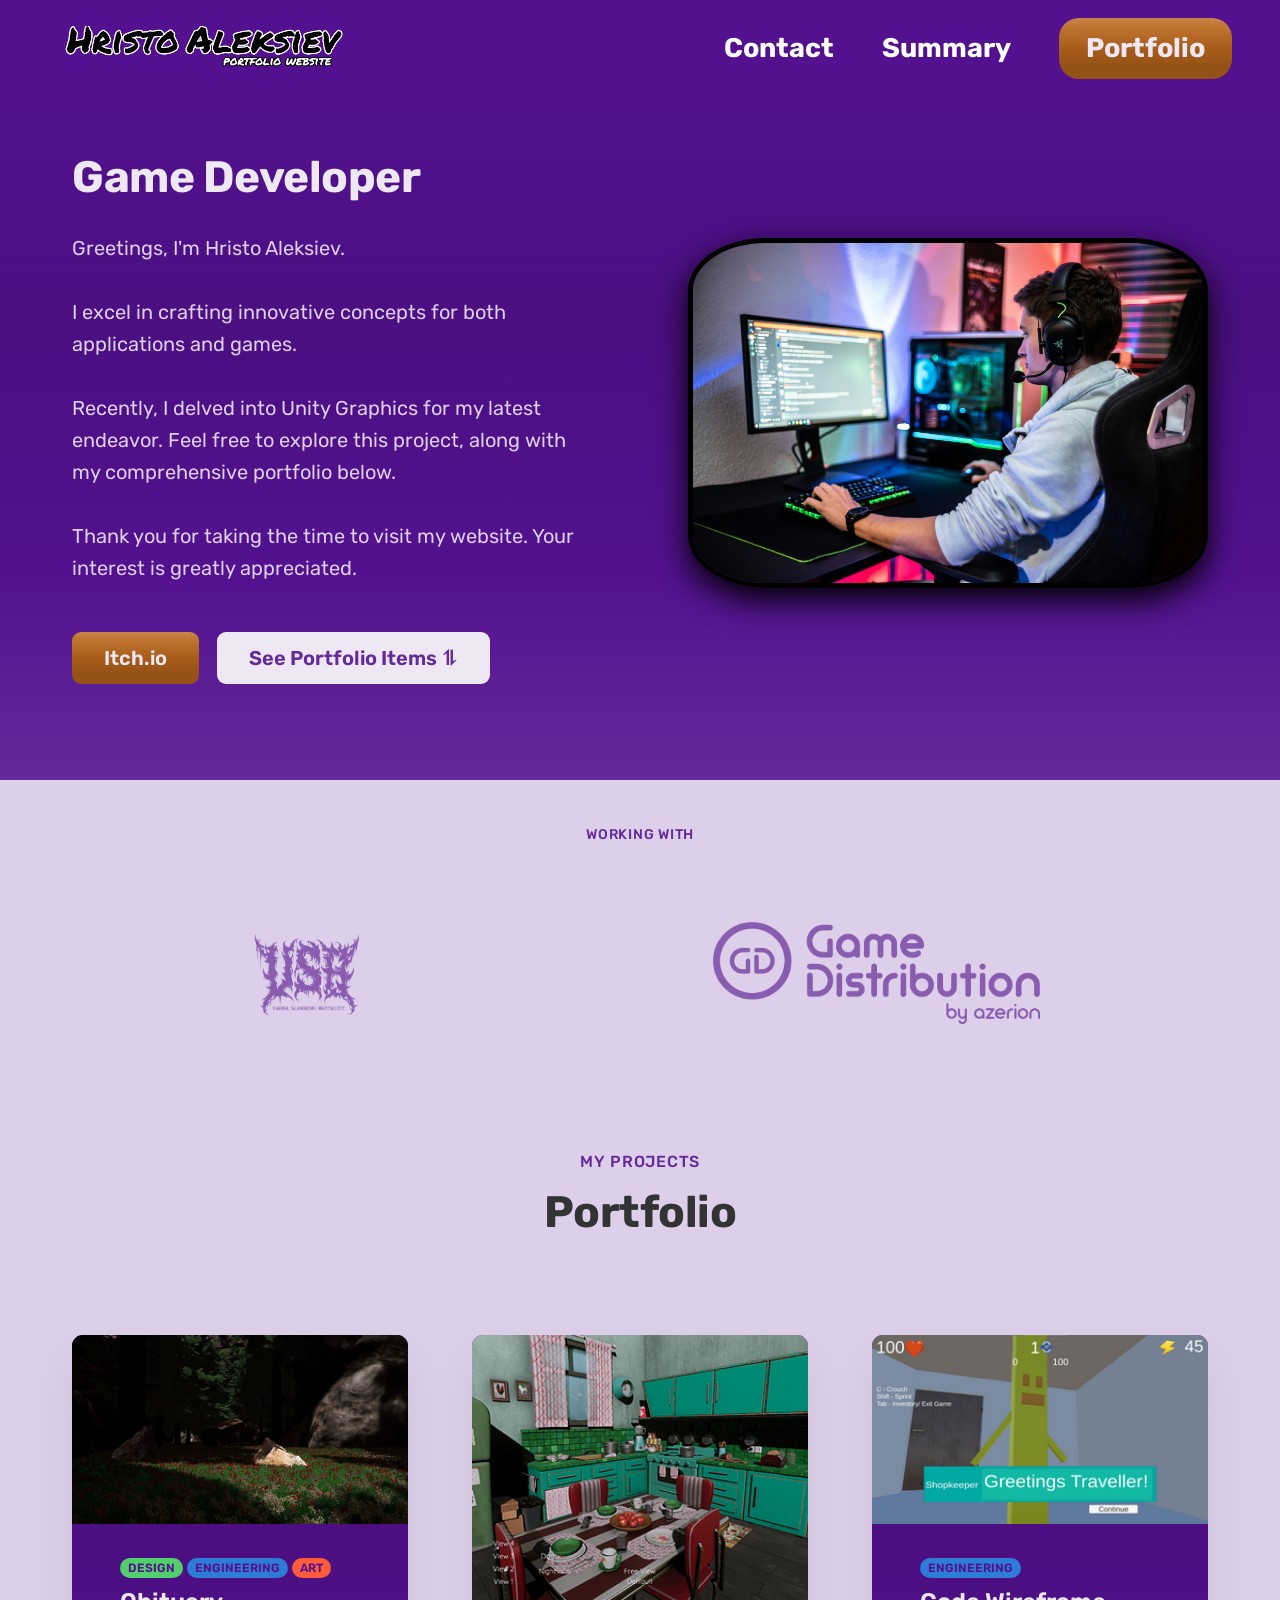
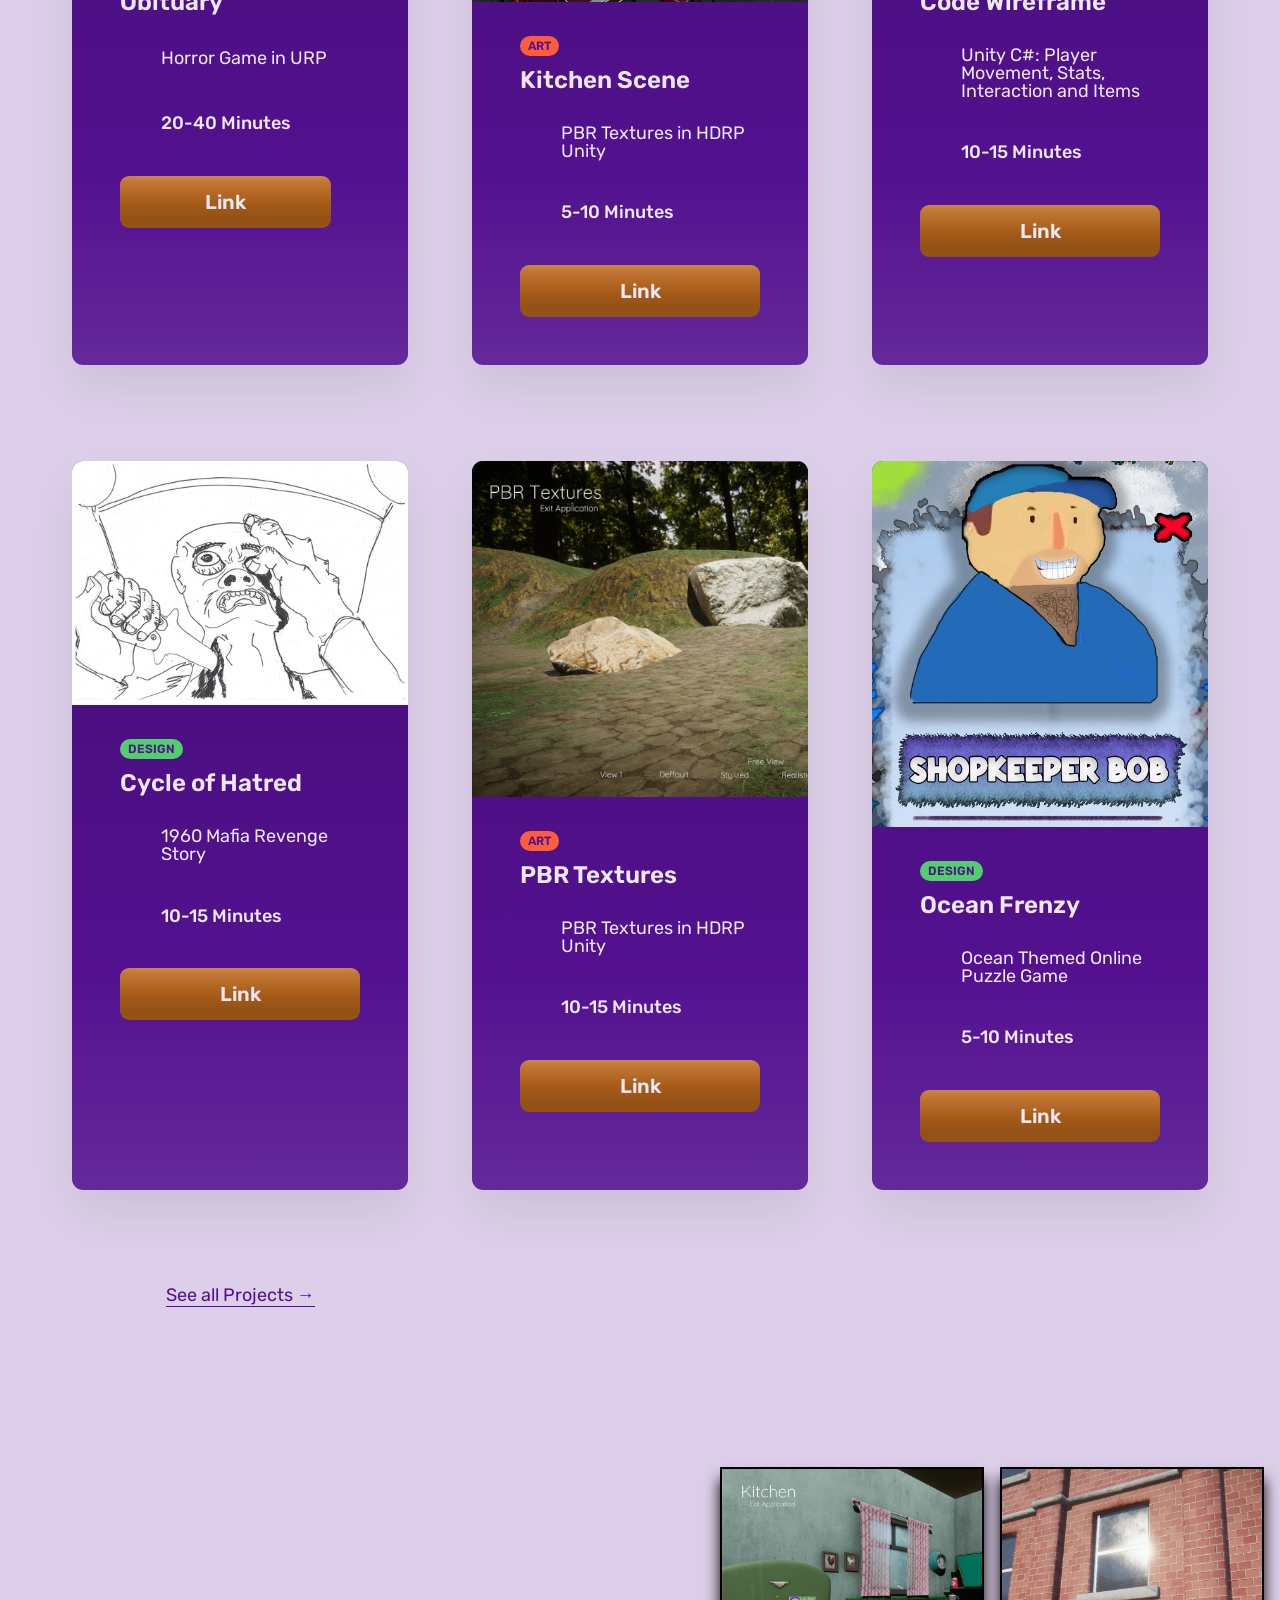
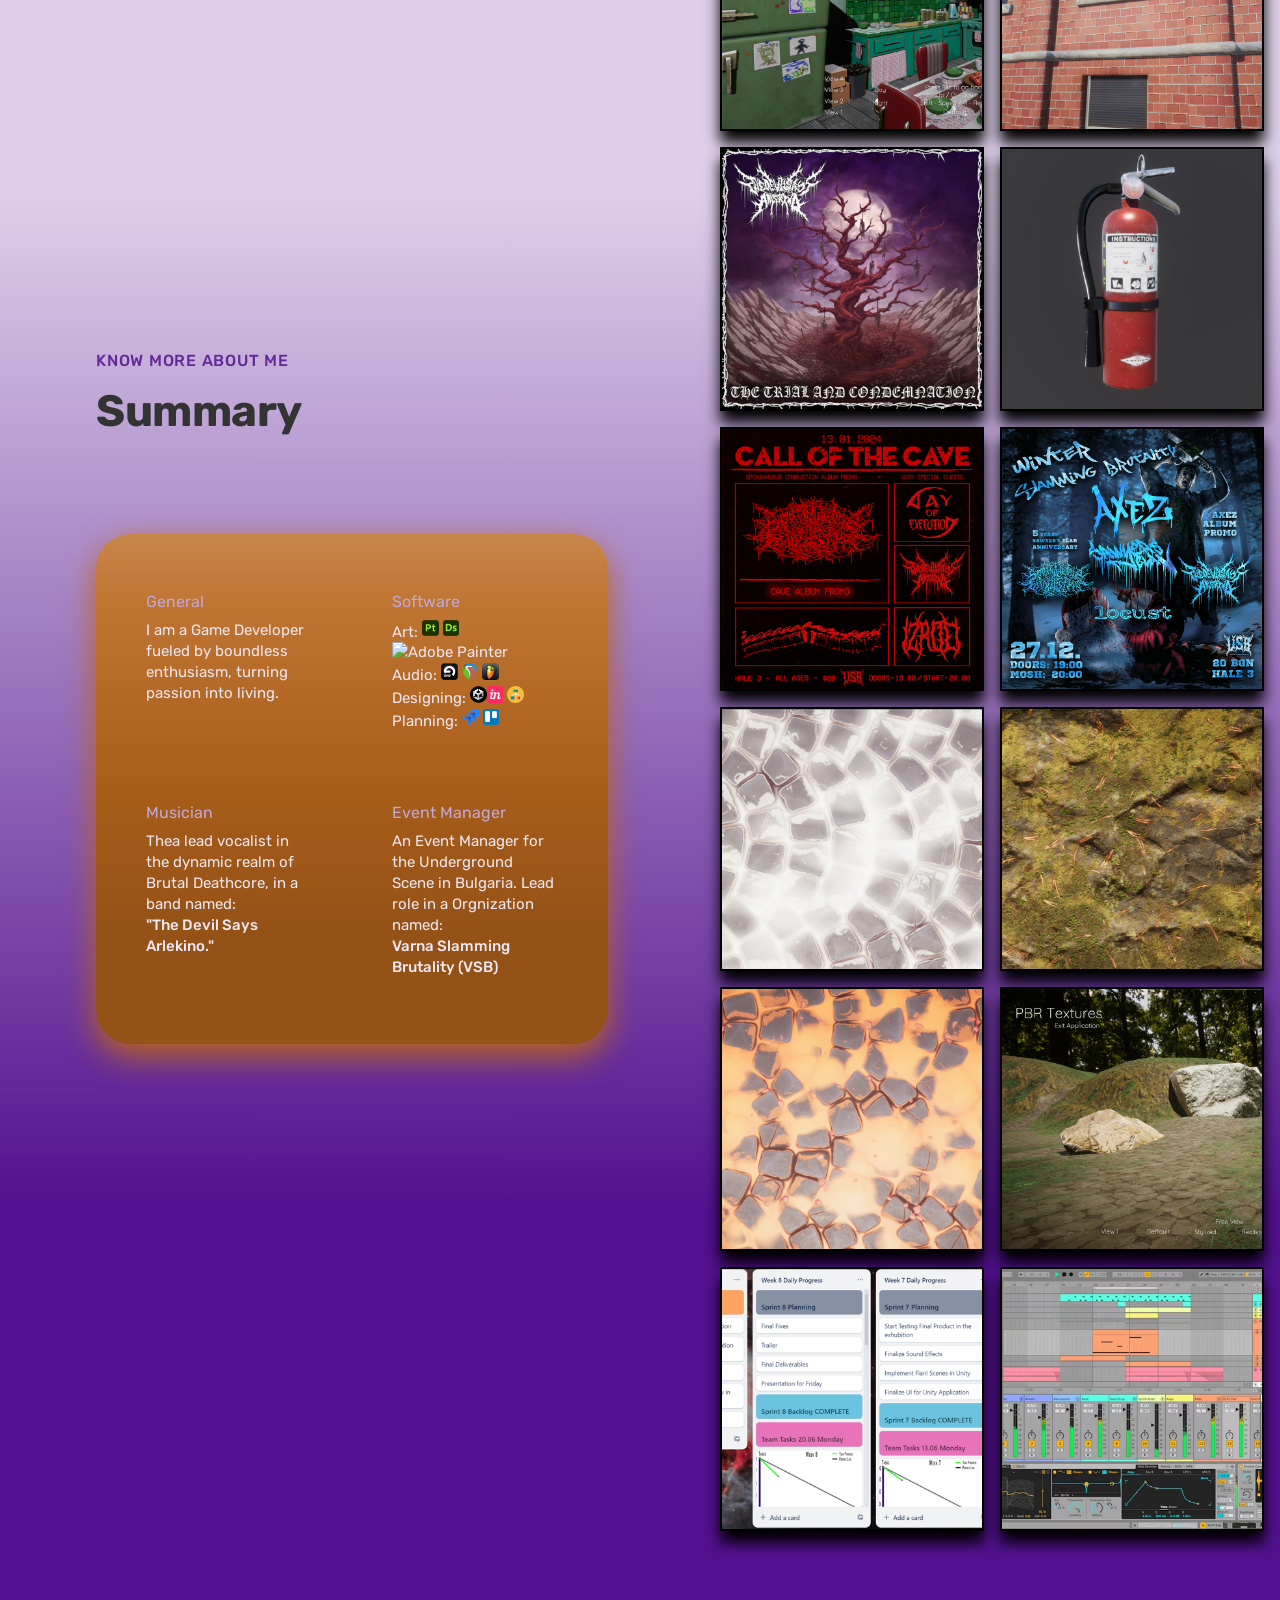
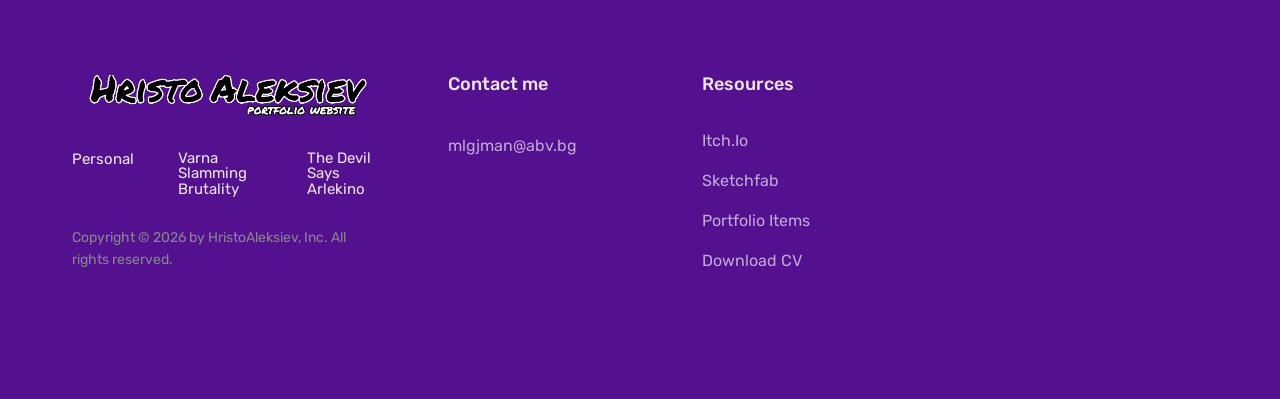
==== index.html @ 9fad53b9 "Add files via upload" ====
<!DOCTYPE html>
<html lang="en">

<!-- Start head -->
  <head>
<!-- Character Set and Compatability Optimization -->
    <meta charset="UTF-8" />
    <meta http-equiv="X-UA-Compatible" content="IE=edge" />

<!-- Meta Discription for Search Optimization -->
    <meta
      name="description"
      content="Omnifood is an AI-powered food subscription that will make you eat healthy again, 365 days per year. It's tailored to your personal tastes and nutritional needs."
    />

<!-- Always include this line of code for Size Optimization-->
    <meta name="viewport" content="width=device-width, initial-scale=1.0" />

<!-- Navigation Logo and Image Optimization -->
    <link rel="icon" href="img/favicon.png" />
    <link rel="apple-touch-icon" href="img/apple-touch-icon.png" />
    <link rel="manifest" href="manifest.webmanifest" />
    <link rel="preconnect" href="https://fonts.gstatic.com" />
    
<!-- CSS Link: Generall(Most important CSS), Style(In Depth CSS), Queries(Device Optimization)-->
    <link rel="stylesheet" href="css/general.css" />
    <link rel="stylesheet" href="css/style.css" />
    <link rel="stylesheet" href="css/queries.css" />

<!-- JS Link -->
    <script defer src="js/script.js"></script>

<!-- Font Family Link-->
    <link
      href="https://fonts.googleapis.com/css2?family=Rubik:wght@400;500;600;700&display=swap"
      rel="stylesheet"
    />

<!-- Icons Link-->
    <script
      type="module"
      src="https://unpkg.com/ionicons@5.4.0/dist/ionicons/ionicons.esm.js"
    ></script>
    <script
      nomodule=""
      src="https://unpkg.com/ionicons@5.4.0/dist/ionicons/ionicons.js"
    ></script>
    <script
      defer
      src="https://unpkg.com/smoothscroll-polyfill@0.4.4/dist/smoothscroll.min.js"
    ></script>

<!-- Title -->
    <title>Hristo Aleksiev &mdash; Portfolio</title>
  </head>
<!-- End head -->

<!-- Body -->
  <body>

<!-- Start Header/Navigation -->
    <header class="header">
      <a href="#">
        <img class="logo" alt="Omnifood logo" src="img/omnifood-logo.png" />
      </a>

<!-- Main Navigation -->
      <nav class="main-nav">
        <ul class="main-nav-list">
          <li><a class="main-nav-link smoothAnimationButton" href="#footer">Contact</a></li>
          <li><a class="main-nav-link smoothAnimationButton" href="#aboutme">Summary</a></li>
          <li><a class="main-nav-link smoothAnimationButton nav-cta" href="#portfolio">Portfolio</a></li>
        </ul>
      </nav>

<!-- Device Navigation -->
      <button class="btn-mobile-nav">
        <ion-icon class="icon-mobile-nav" name="menu-outline"></ion-icon>
        <ion-icon class="icon-mobile-nav" name="close-outline"></ion-icon>
      </button>
    </header>
<!-- End Header/Navigation -->

<!-- Start Main -->
    <main>
<!-- Start Hero(Main Page) -->
      <section class="section-hero">
        <div class="hero">
          <div class="hero-text-box">
            <h1 class="heading-primary">
              Game Developer
            </h1>
            <p class="hero-description">
              Greetings, I'm Hristo Aleksiev.<br><br>

                  I excel in crafting innovative concepts for both applications and games.<br><br>

                      Recently, I delved into Unity Graphics for my latest endeavor. Feel free to explore this project, along with my comprehensive portfolio below.
                  <br><br>
                    Thank you for taking the time to visit my website. Your interest is greatly appreciated.
            </p>
            
            <a href="https://mlgjman.itch.io/" target="_blank"
            class="btn btn--full margin-right-sm"
              >Itch.io</a
            >

            <a href="PortfolioPage.html" class="btn btn--outline">See Portfolio Items &udhar;</a>          
          </div>

          <!-- HERO IMAGE -->
          <div class="hero-img-box">
            <picture>
              <!-- <source srcset="img/hero.webp" type="image/webp" />
              <source srcset="img/hero-min.png" type="image/png" /> -->

              <img
                src="img/newHero.jpg"
                class="hero-img"
                alt="Hristo Aleksiev working on projects."
              />
            </picture>
          </div>
        </div>
      </section>
<!-- End Hero(Main Page) -->

<!-- Start Partners -->
      <section class="section-partners">
        <div class="container">
          <h2 class="heading-partners-in">Working with</h2>
          <div class="logos">
            <a href="https://www.instagram.com/varna.slamming.brutality/" target="_blank"><img src="img/logos/vsb logo.png" alt="Varna Slamming Brutality Logo"/></a>
            <a href="https://gamedistribution.com/" target="_blank"><img src="img/logos/GD-FullLogo-2Line.png"alt="Azerion Game Distribution"/></a>
            <!-- <img src="img/logos/tdsa logo.png"alt="The New York Times logo"/> -->
            <!-- <img src="img/logos/forbes.png" alt="Forbes logo" />
            <img src="img/logos/usa-today.png" alt="USA Today logo" /> -->
          </div>
        </div>
      </section>
<!-- End Partners -->

<!-- Start Portfolio -->
      <section class="section-portfolio" id="portfolio">
        <div class="container center-text">
          <span class="subheading">My Projects</span>
          <h2 class="heading-secondary">
              Portfolio 
          </h2>
        </div>

        <div class="container grid grid--3-cols margin-bottom-md">

<!-- PORTFOLIO ITEM 1 / Obituary Horror Game-->
          <div class="portfolio">
            <img
              src="img/portfolio/Obituary.png"
              class="portfolio-img"
              alt="Avocado Salad"
            />
            <div class="portfolio-content">
              <div class="portfolio-tags">
                <span class="tag tag--design">Design</span>
                <span class="tag tag--engineering">Engineering</span>
                <span class="tag tag--art">Art</span>
              </div>
              <p class="portfolio-title">Obituary</p>
              <ul class="portfolio-attributes">  
                <!-- Genre -->
                <li class="portfolio-attribute">
                  <ion-icon class="portfolio-icon" name="flame-outline"></ion-icon>
                  <span>Horror Game in URP</span>
                </li>
                <!-- Application Time Lenght to Complete-->
                <li class="portfolio-attribute">
                  <ion-icon
                    class="portfolio-icon"
                    name="restaurant-outline"
                  ></ion-icon>
                  <span><strong>20-40 Minutes</strong></span>
                </li>
              </ul>
              <a href="https://mlgjman.itch.io/obituary-release" target="_blank" alt="Link to a horro game named Obituary" 
              class="btn btn--full btn--portfolio--link">Link</a>
            </div>
          </div>

<!-- PORTFOLIO ITEM 2 / Kitchen Scene-->
          <div class="portfolio">
            <img
              src="img/portfolio/Kitchen.png"
              class="portfolio-img"
              alt="Avocado Salad"
            />
            <div class="portfolio-content">
              <div class="portfolio-tags">
                <span class="tag tag--art">Art</span>
              </div>
              <p class="portfolio-title">Kitchen Scene</p>
              <ul class="portfolio-attributes">  
                <!-- Genre -->
                <li class="portfolio-attribute">
                  <ion-icon class="portfolio-icon" name="flame-outline"></ion-icon>
                  <span>PBR Textures in HDRP Unity</span>
                </li>
                <!-- Application Time Lenght to Complete-->
                <li class="portfolio-attribute">
                  <ion-icon
                    class="portfolio-icon"
                    name="restaurant-outline"
                  ></ion-icon>
                  <span><strong>5-10 Minutes</strong></span>
                </li>
              </ul>
              <a href="https://mlgjman.itch.io/scene-1-kitchen" target="_blank" alt="Link to a horro game named Obituary" 
              class="btn btn--full btn--portfolio--link">Link</a>
            </div>
          </div>

<!-- PORTFOLIO ITEM 3 / Code Wireframe-->
          <div class="portfolio">
            <img
              src="img/portfolio/CodeWireframe.png"
              class="portfolio-img"
              alt="Avocado Salad"
            />
            <div class="portfolio-content">
              <div class="portfolio-tags">
                <span class="tag tag--engineering">Engineering</span>
              </div>
              <p class="portfolio-title">Code Wireframe</p>
              <ul class="portfolio-attributes">  
                <!-- Genre -->
                <li class="portfolio-attribute">
                  <ion-icon class="portfolio-icon" name="flame-outline"></ion-icon>
                  <span>Unity C#: Player Movement, Stats, Interaction and Items</span>
                </li>
                <!-- Application Time Lenght to Complete-->
                <li class="portfolio-attribute">
                  <ion-icon
                    class="portfolio-icon"
                    name="restaurant-outline"
                  ></ion-icon>
                  <span><strong>10-15 Minutes</strong></span>
                </li>
              </ul>
              <a href="https://mlgjman.itch.io/wireframe-demo" target="_blank" alt="Link to a horro game named Obituary" 
              class="btn btn--full btn--portfolio--link">Link</a>
            </div>
          </div>

<!-- PORTFOLIO ITEM 4 / Cycle of Hatred-->
          <div class="portfolio">
            <img
              src="img/portfolio/CycleOfHatred.jpg"
              class="portfolio-img"
              alt="Avocado Salad"
            />
            <div class="portfolio-content">
              <div class="portfolio-tags">
                <span class="tag tag--design">Design</span>
              </div>
              <p class="portfolio-title">Cycle of Hatred</p>
              <ul class="portfolio-attributes">  
                <!-- Genre -->
                <li class="portfolio-attribute">
                  <ion-icon class="portfolio-icon" name="flame-outline"></ion-icon>
                  <span>1960 Mafia Revenge Story</span>
                </li>
                <!-- Application Time Lenght to Complete-->
                <li class="portfolio-attribute">
                  <ion-icon
                    class="portfolio-icon"
                    name="restaurant-outline"
                  ></ion-icon>
                  <span><strong>10-15 Minutes</strong></span>
                </li>
              </ul>
              <a href="https://mlgjman.itch.io/cycle-of-hatred" target="_blank" alt="Link to a horro game named Obituary" 
              class="btn btn--full btn--portfolio--link">Link</a>
            </div>
          </div>

<!-- PORTFOLIO ITEM 5 / PBR Textures-->
          <div class="portfolio">
  <img
    src="img/portfolio/PBRTextures.png"
    class="portfolio-img"
    alt="Avocado Salad"
  />
  <div class="portfolio-content">
    <div class="portfolio-tags">
      <span class="tag tag--art">Art</span>
    </div>
    <p class="portfolio-title">PBR Textures</p>
    <ul class="portfolio-attributes">  
      <!-- Genre -->
      <li class="portfolio-attribute">
        <ion-icon class="portfolio-icon" name="flame-outline"></ion-icon>
        <span>PBR Textures in HDRP Unity</span>
      </li>
      <!-- Application Time Lenght to Complete-->
      <li class="portfolio-attribute">
        <ion-icon
          class="portfolio-icon"
          name="restaurant-outline"
        ></ion-icon>
        <span><strong>10-15 Minutes</strong></span>
      </li>
    </ul>
    <a href="https://mlgjman.itch.io/scene-3-pbr-textures" target="_blank" alt="Link to a horro game named Obituary" 
    class="btn btn--full btn--portfolio--link">Link</a>
  </div>
          </div>

<!-- PORTFOLIO ITEM 6 / Ocean Frenzy-->
          <div class="portfolio">
  <img
    src="img/portfolio/Ocean Frenzy.jpg"
    class="portfolio-img"
    alt="Avocado Salad"
  />
  <div class="portfolio-content">
    <div class="portfolio-tags">
      <span class="tag tag--design">Design</span>
    </div>
    <p class="portfolio-title">Ocean Frenzy</p>
    <ul class="portfolio-attributes">  
      <!-- Genre -->
      <li class="portfolio-attribute">
        <ion-icon class="portfolio-icon" name="flame-outline"></ion-icon>
        <span>Ocean Themed Online Puzzle Game</span>
      </li>
      <!-- Application Time Lenght to Complete-->
      <li class="portfolio-attribute">
        <ion-icon
          class="portfolio-icon"
          name="restaurant-outline"
        ></ion-icon>
        <span><strong>5-10 Minutes</strong></span>
      </li>
    </ul>
    <a href="https://invis.io/N312R8WXJSAK" target="_blank" alt="Link to a horro game named Obituary" 
    class="btn btn--full btn--portfolio--link">Link</a>
  </div>
        </div>


<!-- FULL PORTFOLIO BUTTON -->
        <div class="container full-portfolio">
          <a href="PortfolioPage.html" class="link">See all Projects &rarr;</a>
        </div>
      </section>
<!-- End Portfolio -->

<!-- Start Summary -->
      <section class="section-aboutme" id="aboutme">
        <div class="aboutme-container">
          <span class="subheading">Know more about me</span>
          <h2 class="heading-secondary">Summary</h2>
          <div class="aboutme">
            <!-- General -->
            <figure class="summary">
              <ion-icon class="software-icon" name="person-outline"></ion-icon>
              <p class="summary-name">General</p>   
              <blockquote class="summary-text">
                I am a Game Developer fueled by boundless enthusiasm, 
                turning passion into living. 
              </blockquote>   
            </figure>

            <!-- Software-->
            <figure class="summary">
              <ion-icon class="software-icon" name="logo-microsoft"></ion-icon>
              <p class="summary-name">Software</p>
              <blockquote class="summary-text">
                <ul class="summary--software--list">
<!-- ART ICONS -->
                  <li>Art:
                     <img
                    class="summary--software--img"
                    alt="Adobe Painter"
                    src="img/software/painter.webp"/>
                    <img
                    class="summary--software--img"
                    alt="Adobe Painter"
                    src="img/software/designer.png"/>
                    <img
                    class="summary--software--img"
                    alt="Adobe Painter"
                    src="img/software/ph.png"/>
                    </li>
<!-- AUDIO ICONS -->
                  <li>Audio: 
                    <img
                    class="summary--software--img"
                    alt="Adobe Painter"
                    src="img/software/ableton.png"/>
                    <img
                    class="summary--software--img"
                    alt="Adobe Painter"
                    src="img/software/reaper.png"/>
                    <img
                    class="summary--software--img"
                    alt="Adobe Painter"
                    src="img/software/fl.png"/>
                  </li>
<!-- DESIGNING ICONS -->
                  <li>Designing: 
                    <img
                    class="summary--software--img"
                    alt="Adobe Painter"
                    src="img/software/Unity.png"/><img
                    class="summary--software--img"
                    alt="Adobe Painter"
                    src="img/software/invision.png"/>
                    <img
                    class="summary--software--img"
                    alt="Adobe Painter"
                    src="img/software/flowchart.png"/>
                  </li>
<!-- PLANNING ICONS -->
                  <li>Planning: 
                    <img
                    class="summary--software--img"
                    alt="Adobe Painter"
                    src="img/software/jira.png"/>
                    <img
                    class="summary--software--img"
                    alt="Adobe Painter"
                    src="img/software/trello.png"/>
                  </li>

                </ul>
              </blockquote>
            </figure>

            <!-- Event Manager -->
            <figure class="summary">
              <ion-icon class="software-icon" name="musical-notes-outline"></ion-icon>
              <p class="summary-name">Musician</p>
              <blockquote class="summary-text">
                Thea lead vocalist in the dynamic realm of Brutal Deathcore, 
                in a band named:<br> <strong>"The Devil Says Arlekino."</strong>
              </blockquote>
            </figure>

            <!-- Musician -->
            <figure class="summary">
              <ion-icon class="software-icon" name="people-outline"></ion-icon>
              <p class="summary-name">Event Manager</p>
              <blockquote class="summary-text">
                An Event Manager for the Underground Scene in Bulgaria. 
                Lead role in a Orgnization named: <br> <strong>Varna Slamming Brutality (VSB)</strong> 
              </blockquote>
            </figure>
          </div>
        </div>

        <div class="gallery">
          <figure class="gallery-item">
            <img
              src="img/gallery/1.png"
              alt="Photo of beautifully
            arranged food"
            />
            <!-- <figcaption>Caption</figcaption> -->
          </figure>
          <figure class="gallery-item">
            <img
              src="img/gallery/2.png"
              alt="Photo of beautifully
            arranged food"
            />
          </figure>
          <figure class="gallery-item">
            <img
              src="img/gallery/3.png"
              alt="Photo of beautifully
            arranged food"
            />
          </figure>
          <figure class="gallery-item">
            <img
              src="img/gallery/4.png"
              alt="Photo of beautifully
            arranged food"
            />
          </figure>
          <figure class="gallery-item">
            <img
              src="img/gallery/5.png"
              alt="Photo of beautifully
            arranged food"
            />
          </figure>
          <figure class="gallery-item">
            <img
              src="img/gallery/6.png"
              alt="Photo of beautifully
            arranged food"
            />
          </figure>
          <figure class="gallery-item">
            <img
              src="img/gallery/7.png"
              alt="Photo of beautifully
            arranged food"
            />
          </figure>
          <figure class="gallery-item">
            <img
              src="img/gallery/8.png"
              alt="Photo of beautifully
            arranged food"
            />
          </figure>
          <figure class="gallery-item">
            <img
              src="img/gallery/9.png"
              alt="Photo of beautifully
            arranged food"
            />
          </figure>
          <figure class="gallery-item">
            <img
              src="img/gallery/10.png"
              alt="Photo of beautifully
            arranged food"
            />          
          </figure>
          <figure class="gallery-item">
            <img
              src="img/gallery/11.png"
              alt="Photo of beautifully
            arranged food"
            />    
          </figure>      
          <figure class="gallery-item">
            <img
              src="img/gallery/12.png"
              alt="Photo of beautifully
            arranged food"
            />    
          </figure>
        </div>
      </section>
<!-- End Summary -->

<!-- Start Footer -->
      <footer class="footer" id="footer">
      <div class="container grid grid--footer">

        <div class="logo-col">
          <a href="#" class="footer-logo">
            <img class="logo" alt="Hristo logo" src="img/omnifood-logo.png" />
          </a>

<!-- Social Links -->
          <ul class="social-links">
            <li>
              <!-- Personal -->
              <span class="footer--social--item">Personal</span>
              <a class="footer-link" target="_blank" href="https://www.linkedin.com/in/hristo-aleksiev-60959892/">
                <ion-icon class="social-icon" name="logo-linkedin"></ion-icon>
              </a>
            </li>
            <li>
              <!-- VSB -->
              <span class="footer--social--item">Varna Slamming Brutality</span>
              <a class="footer-link" target="_blank" href="https://www.facebook.com/VSBcrew" >
                <ion-icon class="social-icon" name="logo-facebook"></ion-icon>               
              </a>
              <a class="footer-link" target="_blank" href="https://www.instagram.com/varna.slamming.brutality/">
                <ion-icon class="social-icon" name="logo-instagram"></ion-icon>
              </a>
            </li>
            <li>
              <!-- TDSA -->
              <span class="footer--social--item">The Devil Says Arlekino</span>
              <a class="footer-link" target="_blank"  href="https://www.facebook.com/TheDevilSaysArlekino" >
                <ion-icon class="social-icon"  name="logo-facebook"></ion-icon>               
              </a>
              <a class="footer-link" target="_blank"  href="https://www.instagram.com/thedevilsaysarlekino/">
                <ion-icon class="social-icon"name="logo-instagram"></ion-icon>
              </a>
            </li>
          </ul>
<!-- Copyright -->
          <p class="copyright">
            Copyright &copy; <span class="year">6969</span> by HristoAleksiev, Inc.
            All rights reserved.
          </p>
        </div>
<!-- Email -->
        <div class="address-col">
          <p class="footer-heading">Contact me</p>
          <address class="contacts">
            <p>
              <a class="footer-link" href="mailto:mlgjman@abv.bg"
                >mlgjman@abv.bg</a
              >
            </p>
          </address>
        </div>
<!-- Resousces -->
        <nav class="nav-col">
          <p class="footer-heading">Resources</p>
          <ul class="footer-nav">
            <li><a class="footer-link" href="https://mlgjman.itch.io/" target="_blank">Itch.Io </a></li>
            <li><a class="footer-link" href="https://sketchfab.com/hristo_aleksiev" target="_blank">Sketchfab</a></li>
            <li><a class="footer-link" href="PortfolioPage.html">Portfolio Items</a></li>
            <li><a class="footer-link" href="img/cv.jfif" download>Download CV</a></li>         
          </ul>
        </nav>
      </div>
      </footer>
    </main>
<!-- End Footer -->
  </body>
<!-- End Body  -->
</html>
---- css/general.css ----
/*
Only use Classes to make it easier to control.

--- 01 TYPOGRAPHY SYSTEM

- Font sizes (px)
10 / 12 / 14 / 16 / 18 / 20 / 24 / 30 / 36 / 44 / 52 / 62 / 74 / 86 / 98

- Font weights
Default: 400
Medium: 500
Semi-bold: 600
Bold: 700

- Line heights
Default: 1
Small: 1.05
Medium: 1.2
Paragraph default: 1.6
Large: 1.8

- Letter spacing
-0.5px
0.75px

--- 02 COLORS
53118f
- Primary: #53118f 
- Tints:
#ff7700
#ff8c28
#64299a 

- Complimentary: 
#ba661c

- Lights 
#eee7f4
#ddcfe9
#c1a9d7

///////////
- Greys
#888


--- 05 SHADOWS

0 2.4rem 4.8rem rgba(0, 0, 0, 0.075);

--- 06 BORDER-RADIUS

Default: 9px
Medium: 11px

--- 07 WHITESPACE

- Spacing system (px)
2 / 4 / 8 / 12 / 16 / 24 / 32 / 48 / 64 / 80 / 96 / 128
*/


/* Always use this to fix browser padding, margin and set the box sizing of the whole page*/
* {
  padding: 0;
  margin: 0;
  box-sizing: border-box;
}

html {
  /* 
    Neat feature to adjust the size of the font easier 
    - Percentage of user's browser font-size setting 
  */
  font-size: 62.5%;
  overflow-x: hidden;
}

body {
  /* Always set the most generic/repeatable code in the body */
  font-family: "Rubik", sans-serif;
  line-height: 1;
  font-weight: 400;
/* Body Color */
  color: #555;

  /* Only works if there is nothing absolutely positioned in relation to body */
  overflow-x: hidden;
}

/**************************/
/* 
  GENRAL REUSABLE COMPONENTS 
  
  These lines of code can be reused in multile html items
*/
/**************************/

.container {
  /* 
    The most efficent way of sizing everything is by using "rem"
      - 1 rem = 16px 
      - % are good for images mostly, but rem is much better in general 
  */

  /* This sets the max width to 1920px (120rem x 16px = 1920px)*/
  /* Always use width rather max-width*/
  max-width: 120rem;

  /* Always good to add padding as well */
  padding: 0 3.2rem;

  /* Easiest way to center a containger is: margin: 0 auto;*/
  margin: 0 auto;
}

/* CSS Grid Layout would be good to use in my Portfolio Section and Footer*/
.grid {
  display: grid;
  column-gap: 6.4rem;
  row-gap: 9.6rem;

}

/* Optimization: Based on the child position*/
.grid:not(:last-child) {
  margin-bottom: 9.6rem;
}

/* Mobile Grid Optimization BELOW 544px*/
.grid--2-cols {
  grid-template-columns: repeat(2, 1fr);
}
/* Smaller Tablet Grid Optimization BELLOW 704px */
/* This only is connected to the html(Portfolio container)*/
.grid--3-cols {
  grid-template-columns: repeat(3, 1fr);
}
/* This is connected only to the querries(CSS Mobile Optimization Code)*/
.grid--4-cols {
  grid-template-columns: repeat(4, 1fr);
}
.grid--center-v {
  align-items: center;
}

/* HEAD SECTIION */
.heading-primary,
.heading-secondary,
.heading-tertiary {
  font-weight: 700;
/* Heading Color */
  color: #333;
  letter-spacing: -0.5px;
  margin-top: 1rem;
}
.heading-primary {
  font-size: 5.2rem;
  line-height: 1.05;
  margin-bottom: 3.2rem;
}
.heading-secondary {
  font-size: 4.4rem;
  line-height: 1.2;
  margin-bottom: 9.6rem;
}
.heading-tertiary {
  font-size: 3rem;
  line-height: 1.2;
  margin-bottom: 3.2rem;
}
.subheading {
  display: block;
  font-size: 1.6rem;
  font-weight: 500;
/* SubHeading Color */
  color: #64299a ;  
  text-transform: uppercase;
  margin-bottom: 1.6rem;
  letter-spacing: 0.75px;
}

/* 
FIX WORDING HRISTO!!!!!
  BUTTON SECTION 
  Always include :link, :visited, :hover, :active
    - Seperate by 2(:link, :visited,) by 2 (:hover, :active)
*/
  /* START Normal Buttons */
    .btn,
    .btn:link,
    .btn:visited
    .project {
      display: inline-block;
   
      text-decoration: none;
      font-size: 2rem;
      font-weight: 600;
      padding: 1.6rem 3.2rem;
      border-radius: 9px;

      /* Only necessary for .btn */
      border: none;
      cursor: pointer;
      font-family: inherit;

      /* Put transition on original "state" */
      /* transition: background-color 0.3s; */
      transition: all 0.3s;
    }
  /* END Normal Buttons */


  .btn--portfolio--page:hover{
    background: #c1a9d7;
    transform: translateX(3rem);
  }
  /*START Portfolio Buttons  */
    /* START LEFT BUTTON EFFECTS */
    .btn--full:link,
    .btn--full:visited {
    /* Button Most Right Viited Color*/
    background: rgb(149,82,22);
    background: linear-gradient(0deg, rgba(149,82,22,1) 22%, rgba(167,92,25,1) 49%, rgba(193,117,51,1) 87%, rgba(200,133,73,1) 99%);
      color: #eee7f4;
    }
    .btn--full:hover,
    .btn--full:active {
    /* Button Most Right Viited Color */
      color: #64299a;
      background-color: #ddcfe9;
      background: linear-gradient(0deg, #ddcfe9 22%, #ddcfe9 49%, #ddcfe9 87%, #ddcfe9 99%);
    }
    /* END LEFT BUTTON EFFECTS */


    /* START RIGHT BUTTON EFFECTS */
    .btn--outline:link,
    .btn--outline:visited {
    /* Button Most Right Viited Color */
      background-color: #eee7f4;
      color: #64299a;
    }
    .btn--outline:hover,
    .btn--outline:active {
      background-color: #64299a;
      color: #fdf2e9;
      box-shadow: inset 0 0 0 3px #64299a;
    }
    /* END RIGHT BUTTON EFFECTS */
  /*END Portfolio Buttons  */
/* FIX WORDING HRISTO*/


/* Reusable Class Button Effects */
/* Links */
.link:link,
.link:visited {
  display: inline-block;
  color: #53118f;
  text-decoration: none;
  border-bottom: 1px solid currentColor;
  padding-bottom: 2px;
  transition: all 0.3s;
}
.link:hover,
.link:active {
  color: #64299a;
  border-bottom: 1px solid transparent;
}

/* List */
.list {
  list-style: none;
  display: flex;
  flex-direction: column;
  gap: 1.6rem;
}
.list-item {
  font-size: 1.8rem;
  display: flex;
  align-items: center;
  gap: 1.6rem;
  line-height: 1.2;
}

.list-icon {
  width: 3rem;
  height: 3rem;
/* List Colors */
  color: #53118f;
}

/* When the user presses the Tab key, it focuses on a button */
/* EXTRA BUTTON EFFECTS */
*:focus {
  outline: none;

  box-shadow: 0 0 0 0.8rem rgba(230, 125, 34, 0.5);
}

/* 
  HELPER/SETTINGS CLASSES 
  - Use them for neccesery adjustments to items
  - Easy to add as a class
  - the "!important" line gives the class the highest priority 
*/
.margin-right-sm {
  margin-right: 1.6rem !important;
}
.margin-bottom-md {
  margin-bottom: 4.8rem !important;
}
.center-text {
  text-align: center;
}
strong {
  font-weight: 500;
}
---- css/style.css ----
/**************************/
/* HEADER */
/**************************/


.header {
  /* Use flex for simple vertical/horizontal layouts */
  display: flex;
  /* Mosst efficent sizing code line for content space-between*/
  justify-content: space-between;
  align-items: center;

/* Header Color */
  background-color: #53118f;

  /* Because we want header to be sticky later we use relative*/
  height: 9.6rem;
  padding: 0 4.8rem;
  position: relative;
}

/* Logo */
.logo {
  height: 4.2rem;
}

/**************************/
/* NAVIGATION */
/**************************/

/* Navigation List */
.main-nav-list {
  list-style: none;
  display: flex;
  align-items: center;
  gap: 4.8rem;
}

/* Not Important Buttons */
.main-nav-link:link,
.main-nav-link:visited {
  display: inline-block;
  text-decoration: none;
  color: #fff;
  font-weight: 700;
  font-size: 2.7rem;
  transition: all 0.3s;
}
.main-nav-link:hover,
.main-nav-link:active {
  color: #ba661c;
}

/* Important Buttons */
.main-nav-link.nav-cta:link,
.main-nav-link.nav-cta:visited {
  padding: 1.7rem 2.7rem;
  border-radius: 20px;
  color: #eee7f4;
  background: rgb(149,82,22);
  background: linear-gradient(0deg, rgba(149,82,22,1) 22%, rgba(167,92,25,1) 49%, rgba(193,117,51,1) 87%, rgba(200,133,73,1) 99%);
}
.main-nav-link.nav-cta:hover,
.main-nav-link.nav-cta:active {
  color: #64299a;
  background-color: #ddcfe9;
  background: linear-gradient(0deg, #ddcfe9 22%, #ddcfe9 49%, #ddcfe9 87%, #ddcfe9 99%);
}

/* MOBILE OPTIMIZATION*/
.btn-mobile-nav {
  border: none;
  background: none;
  cursor: pointer;

  display: none;
}
.icon-mobile-nav {
  height: 4.8rem;
  width: 4.8rem;
  color: #333;
}
.icon-mobile-nav[name="close-outline"] {
  display: none;
}

/* Set up keyframes */
@keyframes slideIn {
  from {
    top: -100%; /* Start position above the viewport */
  }
  to {
    top: 0; /* End position at the top */
  }
}

/* STICKY NAVIGATION */
.sticky .header {
  position: fixed;
  top: 0;
  bottom: 0;
  width: 100%;
  height: 8rem;
  padding-top: 0;
  padding-bottom: 0;
  background-color: #53118f;
  z-index: 999;
  box-shadow: 0 1.2rem 3.2rem #52118f7c;
  border-bottom-left-radius: 55px;
  border-bottom-right-radius: 55px;
  /* Nice animation */
  animation: slideIn 0.25s ease; /* Adjust the duration and easing as needed */
}
.sticky .section-hero {
  margin-top: 9.6rem;
}

/**************************/
/* HERO SECTION */
/**************************/
/*Her Section Box*/
.section-hero {
  color: #eee7f4;
  background: rgb(83,17,143);
  background: linear-gradient(180deg, rgba(83,17,143,1) 0%, rgba(75,15,129,1) 33%, rgba(83,17,143,1) 70%, rgba(100,41,154,1) 100%);
  padding: 4.8rem 0 9.6rem 0;
}

.heading-primary{
  color: #eee7f4;
}

/* Hero Content Box */
.hero {
  color: #ddcfe9;
  max-width: 130rem;
  margin: 0 auto;
  padding: 0 3.2rem;
  display: grid;
  grid-template-columns: 1fr 1fr;
  gap: 9.6rem;
  align-items: center;
}
/* Hero DiscriptionText */
.hero-description {
  font-size: 2rem;
  line-height: 1.6;
  margin-bottom: 4.8rem;
}
/* Hero Image */
.hero-img {
  width: 100%;
  /* box-shadow:0 2.2rem 4.2rem #371e08; */
  border-radius: 15%;
  box-shadow: 0 1.2rem 3.2rem #000000;
  border: 5px solid black;
}

.hero-img:hover {
  transform: translateY(-1.2rem);
  box-shadow: 0 1.2rem 3.2rem #ba661c;
}

/**************************/
/* Partners Section */
/**************************/
/* Partners Section Box*/
.section-partners {
  padding: 4.8rem 0 3.2rem 0;
  background-color: #ddcfe9;  
}
/* Partners Section Content*/
.heading-partners-in {
  font-size: 1.4rem;
  text-transform: uppercase;
  letter-spacing: 0.75px;
  font-weight: 500;
  text-align: center;
  margin-bottom: 2.4rem;
  color: #64299a ;
}
/* Partners Section Logo*/
.logos {
  margin-top: 8rem;
  display: flex;
  justify-content: space-around;
}
/* Partners Section Img*/
.logos img {
  height: 10.2rem;
  /* filter: contrast(0); */
  filter: brightness(0) saturate(100%) invert(9%) sepia(80%) saturate(6552%) hue-rotate(274deg) brightness(74%) contrast(97%);
  opacity: 60%;
}


/**************************/
/* Portfolio Section */
/**************************/

/* Portfolio Item Sections Box*/
.section-portfolio {
  padding: 9.6rem 0; 
  background-color: #ddcfe9;
}

/* Portfolio Item Box */
.portfolio {
  box-shadow: 0 2.4rem 4.8rem rgba(0, 0, 0, 0.075);
  border-radius: 11px;
  overflow: hidden;
  transition: all 0.4s;
  background: rgb(83,17,143);
  background: linear-gradient(180deg, rgba(83,17,143,1) 0%, rgba(75,15,129,1) 33%, rgba(83,17,143,1) 70%, rgba(100,41,154,1) 100%);
}

/* Portfolio Item Box Hover effect to go up a bit */
.portfolio:hover {
  transform: translateY(-1.2rem);
  box-shadow: 0 3.2rem 6.4rem rgb(83,17,143);
}

.btn--portfolio--link{
  margin-top: 2rem;
  width: 100%;
  text-align: center;
}

/* Portfolio Contn/Items*/
.portfolio-content {
  color: #eee7f4;
  padding: 3.2rem 4.8rem 4.8rem 4.8rem;
  display: inline-block;
  margin: 0 auto;
}

/* Portfolio Item Category(tag) Box*/
.portfolio-tags {
  margin-bottom: 1.2rem;
  display: flex;
  gap: 0.4rem;
}
/* Portfolio Item Category(tag) Text*/
.tag {
  display: inline-block;
  padding: 0.4rem 0.8rem;
  font-size: 1.2rem;
  text-transform: uppercase;
  color: #53118f ;
  border-radius: 100px;
  font-weight: 600;
}
.tag--design {
  background-color: #51cf6c;
}
.tag--engineering {
  background-color: #2d7dd8;
}
.tag--art {
  background-color: #ff5c3b;
}

/* Portfolio Item Title */
.portfolio-title {
  font-size: 2.4rem;
  color: #eee7f4;
  font-weight: 600;
  margin-bottom: 3.2rem;
}

/* Portfolio Item List(Fix Whole Code here in the html as well) */
.portfolio-attributes {
  list-style: none;
  display: flex;
  flex-direction: column;
  gap: 2rem;
}
.portfolio-attribute {
  font-size: 1.8rem;
  display: flex;
  align-items: center;
  gap: 1.6rem;
  margin-bottom: 2rem;
}

/* Portfolio Item Icon (Fix Whole Code here in the html as well)*/
.portfolio-icon {
  min-width: 2.5rem;
  min-height: 2.5rem;
  color: #e67e22;
}
.software-icon{
  min-width: 3.5rem;
  min-height: 3.5rem;
  color: #53118f ;
}

/* Portfolio Item Image */
.portfolio-img {
  width: 100%;
}

/* View Full Portfolio*/
.full-portfolio {
  text-align: center;
  font-size: 1.8rem;
  display: flex;
  justify-content: space-between;
  }


/**************************/
/* TESTIMONIALS SECTION */
/**************************/

/* Summary Section Box*/
.section-aboutme {
  background: rgb(238,231,244);
  background: linear-gradient(180deg, #ddcfe9 20%, rgba(83,17,143,1) 80%);
  display: grid;
  grid-template-columns: 55fr 45fr;
  align-items: center;
}

/* Summary Containger */
.aboutme-container {
  padding: 9.6rem;
}

/* Summary Item Boxes */
.aboutme {
  padding: 5rem 5rem;
  border-radius: 35px;
  background: rgb(149,82,22);
  background: linear-gradient(0deg, rgba(149,82,22,1) 22%, rgba(167,92,25,1) 49%, rgba(193,117,51,1) 87%, rgba(200,133,73,1) 99%);
  box-shadow: 0 1.2rem 3.2rem #ba661c;
  
  display: grid;
  grid-template-columns: 1fr 1fr;
  row-gap: 4.8rem;
  column-gap: 8rem;
}

.aboutme:hover {
  transform: translateY(-1.2rem);
  box-shadow: 0 3.2rem 6.4rem rgb(83,17,143);
}

/* Summary Item Img */
.summary-img {
  width: 6.4rem;
  border-radius: 50%;
  margin-bottom: 1.2rem;
}

/* SOFTWARE */
.summary--software--list {
  list-style: none;
}

.summary--software--img{
  width: 10%;
}



/* Summary Item Text */
.summary-text {
  color: #eee7f4;
  font-size: 1.5rem;
  line-height: 1.4;
  margin-bottom: 1.6rem;
}

/* Summary Item Title (on the bottom) */
.summary-name {
  font-size: 1.6rem;
  margin: 1rem auto;
  color: #c1a9d7;
}

/* Siide Image Showcase */
.gallery {
  display: grid;
  grid-template-columns: repeat(3, 1fr);
  gap: 1.6rem;
  padding: 1.6rem;
}

/* Siide Image Showcase Item*/
.gallery-item {
  overflow: hidden;
  box-shadow: 0 1.2rem 1.4rem rgb(0, 0, 0);
  border: 2px solid black;
}

/* Siide Image Showcase Image*/
.gallery-item img {
  display: block;
  width: 100%;
  transition: all 0.4s;
}
/* Siide Image Showcase Image Effects */
.gallery-item img:hover {
  transform: scale(1.1);
}

/**************************/
/* FOOTER */
/**************************/

/* Footer Section Box*/
.footer {
  padding: 12.8rem 0;
  background-color: #53118f ;
}

/* Footer Box */
.grid--footer {
  grid-template-columns: 1.5fr 1.5fr 1fr 1fr 1fr;
}

/* Individual Column */
.logo-col {
  display: flex;
  flex-direction: column;
}

/* Footer Logo */
.footer-logo {
  display: block;
  margin-bottom: 3.2rem;
}

/* Social Links Icons Box*/
.social-links {
  list-style: none;
  display: flex;
  gap: 4.4rem;
}

/* Social Links Icons Box Images*/
.social-icon {
  height: 2.4rem;
  width: 2.4rem;
}

/* Copyright text */
.copyright {
  font-size: 1.4rem;
  line-height: 1.6;
  color: #888;
  margin-top: 3rem;
}

/* Individual Column Title*/
.footer-heading{
  font-size: 1.8rem;
  font-weight: 500;
  margin-bottom: 4rem;
  color: #eee7f4;
}

.footer--social--item {
  font-size: 1.5rem;
  font-weight: 400;
  margin-bottom: 4rem;
  color: #eee7f4;
}
/* Contacts */
.contacts
{
  font-style: normal;
  font-size: 1.6rem;
  line-height: 1.6;

}


/* Individual Column Box*/
.footer-nav {
  list-style: none;
  display: flex;
  flex-direction: column;
  gap: 2.4rem;
}

/* Footer Buttons */
.footer-link:link,
.footer-link:visited {
  text-decoration: none;
  font-size: 1.6rem;
  color: #c1a9d7;
  transition: all 0.3s;
}
.footer-link:hover,
.footer-link:active {
  color: #555;
}
---- css/queries.css ----
/* 
  IMPORTANT

  "rem" and "em" do NOT depend on html font-size in media queries! 
    - Instead, 1rem = 1em = 16px 

*/

/**************************/
/* BELOW 1344px (Smaller desktops) */
/**************************/

/* Basing the max-width based on "em" rather "rem" as mentioned */
@media (max-width: 84em) {
  .hero {
    max-width: 120rem;
  }

  .heading-primary {
    font-size: 4.4rem;
  }

  /* CSS Grid is the most sufficent Device Optimization */
  .gallery {
    /*fr = fracture = position of the grid */
    grid-template-columns: repeat(2, 1fr);
  }
}

/**************************/
/* BELOW 1200px (Landscape Tablets) */
/**************************/

@media (max-width: 75em) {
  html {
    /* 9px / 16px  */
    font-size: 56.25%;
  }

  .grid {
    column-gap: 4.8rem;
    row-gap: 6.4rem;
  }

  .heading-secondary {
    font-size: 3.6rem;
  }

  .heading-tertiary {
    font-size: 2.4rem;
  }

  .header {
    padding: 0 3.2rem;
  }

  .main-nav-list {
    gap: 3.2rem;
  }

  .hero {
    gap: 4.8rem;
  }

  .aboutme-container {
    padding: 9.6rem 3.2rem;
  }
}

/**************************/
/* BELOW 944px (Tablets) */
/**************************/

@media (max-width: 59em) {
  html {
    /* 8px / 16px = 0.5 = 50% */
    font-size: 50%;
  }

  /* Hero Section */
  .hero {
    grid-template-columns: 1fr;
    padding: 0 8rem;
    gap: 6.4rem;
  }
  .hero-text-box,
  .hero-img-box {
    text-align: center;
  }
  /* Best way to optimizey */
  .hero-img {
    width: 60%;
  }


  .delivered-portfolio {
    justify-content: center;
    margin-top: 3.2rem;
  }


  .logos img {
    height: 10.4rem;
  }
  .step-number {
    font-size: 7.4rem;
  }
  .portfolio-content {
    padding: 2.4rem 3.2rem 3.2rem 3.2rem;
  }
  .section-aboutme {
    grid-template-columns: 1fr;
  }
  .gallery {
    grid-template-columns: repeat(6, 1fr);
  }
  .cta {
    /* 3/5 = 60% + 2/5 = 40% */
    grid-template-columns: 3fr 2fr;
  }
  .cta-form {
    grid-template-columns: 1fr;
  }
  .btn--form {
    margin-top: 1.2rem;
  }

 
  /* MOBILE NAVIGATION */
  .btn-mobile-nav {
    display: block;
    z-index: 9999;
  }

  /* MAIN NAVIGATION */
  .main-nav {
    background-color: #63299ad4;
    /* Browser Optimization by using "-webkit-" infront of pices of code that are not well optimized for older verssions of browsers */
    -webkit-backdrop-filter: blur(15px);
    /* Cool background filter blur */
    backdrop-filter: blur(10px);

    /* Use this to put the bar always on the top of the device sceen. */
    position: absolute;
    top: 0;
    left: 0;
    width: 100%;
    /* vh = view height */
    height: 100vh;
    transform: translateY(-100%);

    /* Use flex for vertical/horizontal only layouts */
    display: flex;
    /* Easy way to allign items and content at the center */
    align-items: center;
    justify-content: center;
    /* Animation */
    transition: all 0.5s ease-in;

    /* Hide navigation */
    /* Allows NO transitions at all */
    /* display: none; */

    /* 1) Hide it visually */
    opacity: 0;

    /* 2) Make it unaccessible to mouse and keyboard */
    pointer-events: none;

    /* 3) Hide it from screen readers */
    visibility: hidden;
  }


/* Navigation Opened */
  .nav-open .main-nav {
    opacity: 1;
    pointer-events: auto;
    visibility: visible;
    transform: translateX(0);
  }
  .nav-open .icon-mobile-nav[name="close-outline"] {
    display: block;
  }
  .nav-open .icon-mobile-nav[name="menu-outline"] {
    display: none;
  }
  .main-nav-list {
    flex-direction: column;
    gap: 4.8rem;
  }

  .main-nav-link:link,
  .main-nav-link:visited {
    font-size: 3rem;
  }
}

/**************************/
/* BELOW 704px (Smaller tablets) */
/**************************/

@media (max-width: 44em) {
  .grid--3-cols,
  .grid--4-cols {
    grid-template-columns: repeat(2, 1fr);
  }

  .diets {
    grid-column: 1 / -1;
    justify-self: center;
  }

  .heading-secondary {
    margin-bottom: 4.8rem;
  }

  .pricing-plan {
    width: 100%;
  }

  .grid--footer {
    grid-template-columns: repeat(6, 1fr);
  }

  .logo-col,
  .address-col {
    grid-column: span 3;
  }

  .nav-col {
    grid-row: 1;
    grid-column: span 2;
    margin-bottom: 3.2rem;
  }
}

/**************************/
/* BELOW 544px (Phones) */
/**************************/

@media (max-width: 34em) {
  .grid {
    row-gap: 4.8rem;
  }

  .grid--2-cols,
  .grid--3-cols,
  .grid--4-cols {
    grid-template-columns: 1fr;
  }

  .btn,
  .btn:link,
  .btn:visited {
    padding: 2.4rem 1.6rem;
  }

  .section-hero {
    padding: 2.4rem 0 6.4rem 0;
  }

  .hero {
    padding: 0 3.2rem;
  }

  .hero-img {
    width: 80%;
  }

  .logos img {
    height: 8.2rem;
  }

  .step-img-box:nth-child(2) {
    grid-row: 1;
  }

  .step-img-box:nth-child(6) {
    grid-row: 5;
  }

  .step-img-box {
    transform: translateY(2.4rem);
  }

  .aboutme {
    grid-template-columns: 1fr;
  }

  .gallery {
    grid-template-columns: repeat(4, 1fr);
    gap: 1.2rem;
  }

  .cta {
    grid-template-columns: 1fr;
  }

  .cta-text-box {
    padding: 3.2rem;
  }

  .cta-img-box {
    height: 32rem;
    grid-row: 1;
  }
}

/* 
- Font sizes (px)
10 / 12 / 14 / 16 / 18 / 20 / 24 / 30 / 36 / 44 / 52 / 62 / 74 / 86 / 98

- Spacing system (px)
2 / 4 / 8 / 12 / 16 / 24 / 32 / 48 / 64 / 80 / 96 / 128
*/

/**************************/
/* Fixing Safari flexbox gap */
/**************************/
.no-flexbox-gap .main-nav-list li:not(:last-child) {
  margin-right: 4.8rem;
}
.no-flexbox-gap .list-item:not(:last-child) {
  margin-bottom: 1.6rem;
}
.no-flexbox-gap .list-icon:not(:last-child) {
  margin-right: 1.6rem;
}
.no-flexbox-gap .delivered-faces {
  margin-right: 1.6rem;
}
.no-flexbox-gap .portfolio-attribute:not(:last-child) {
  margin-bottom: 2rem;
}
.no-flexbox-gap .portfolio-icon {
  margin-right: 1.6rem;
}
.no-flexbox-gap .footer-row div:not(:last-child) {
  margin-right: 6.4rem;
}
.no-flexbox-gap .social-links li:not(:last-child) {
  margin-right: 2.4rem;
}
.no-flexbox-gap .footer-nav li:not(:last-child) {
  margin-bottom: 2.4rem;
}

@media (max-width: 75em) {
  .no-flexbox-gap .main-nav-list li:not(:last-child) {
    margin-right: 3.2rem;
  }
}

@media (max-width: 59em) {
  .no-flexbox-gap .main-nav-list li:not(:last-child) {
    margin-right: 0;
    margin-bottom: 4.8rem;
  }
}
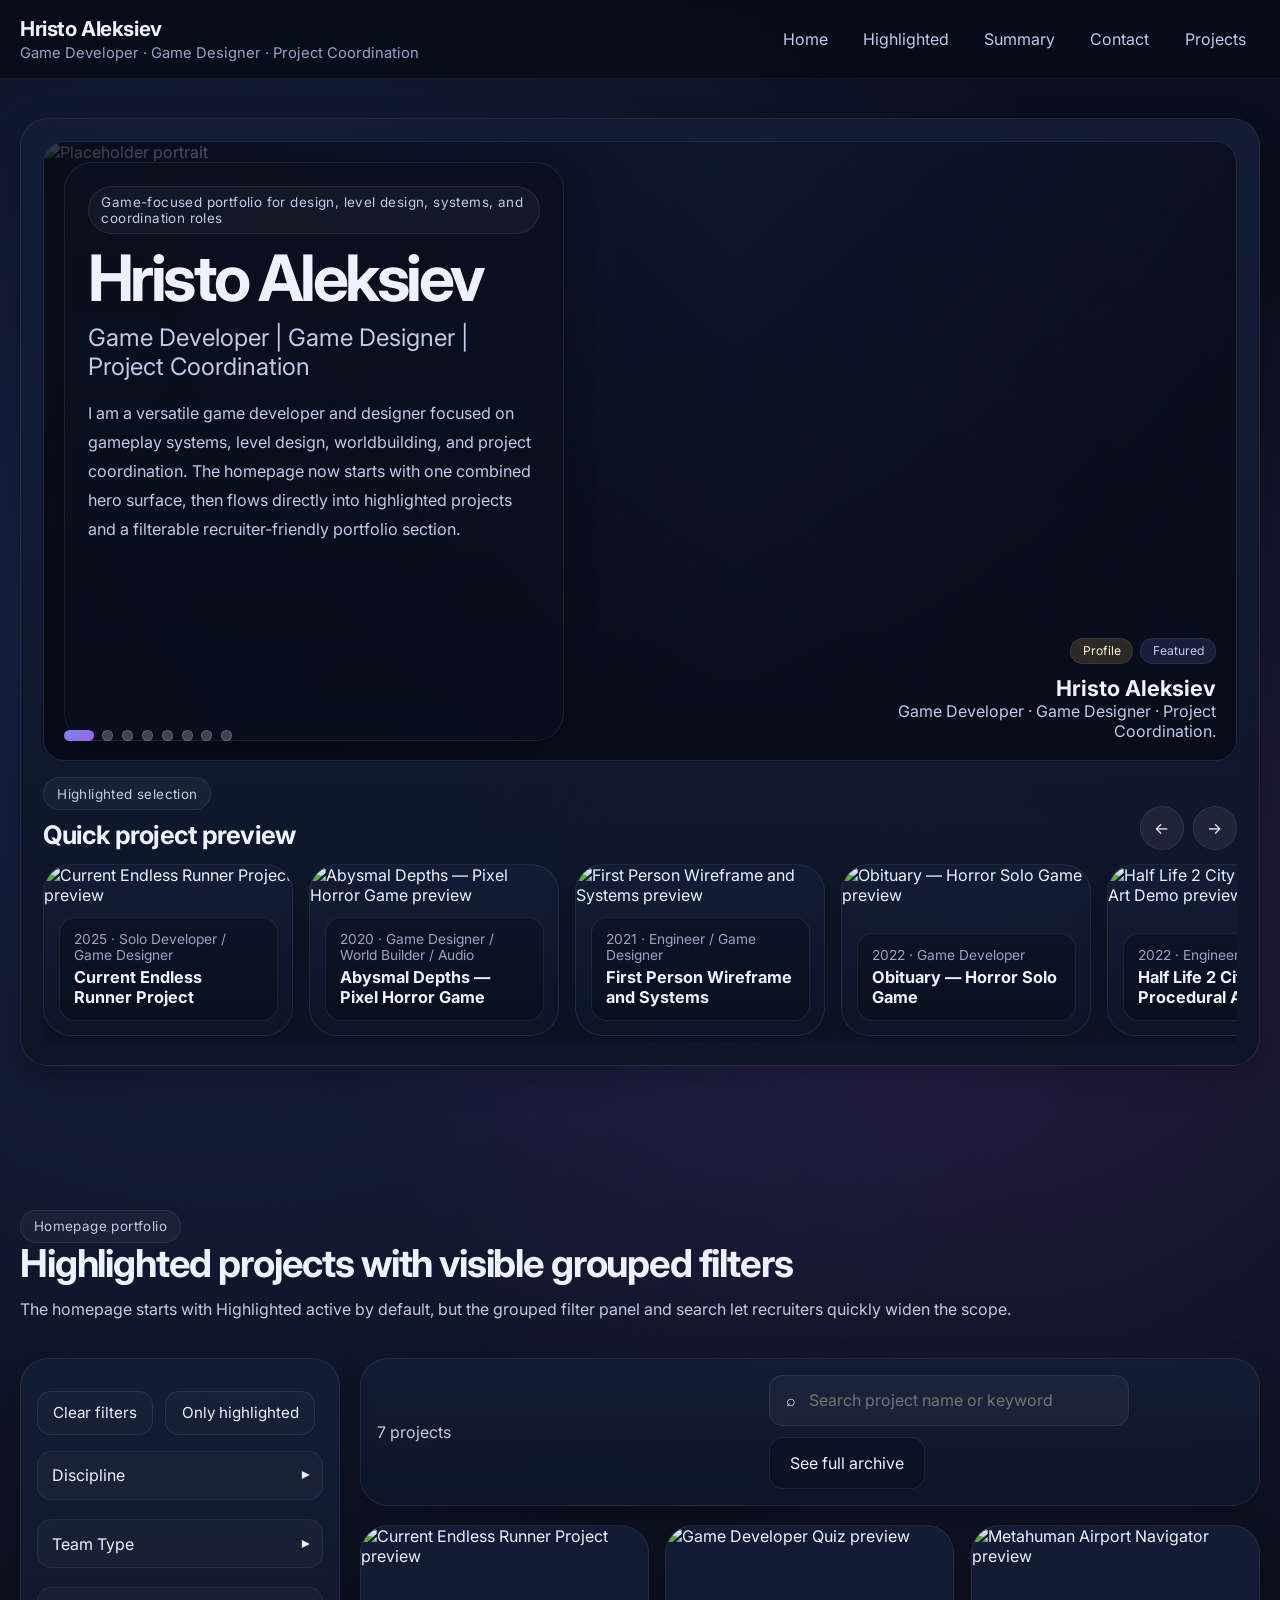
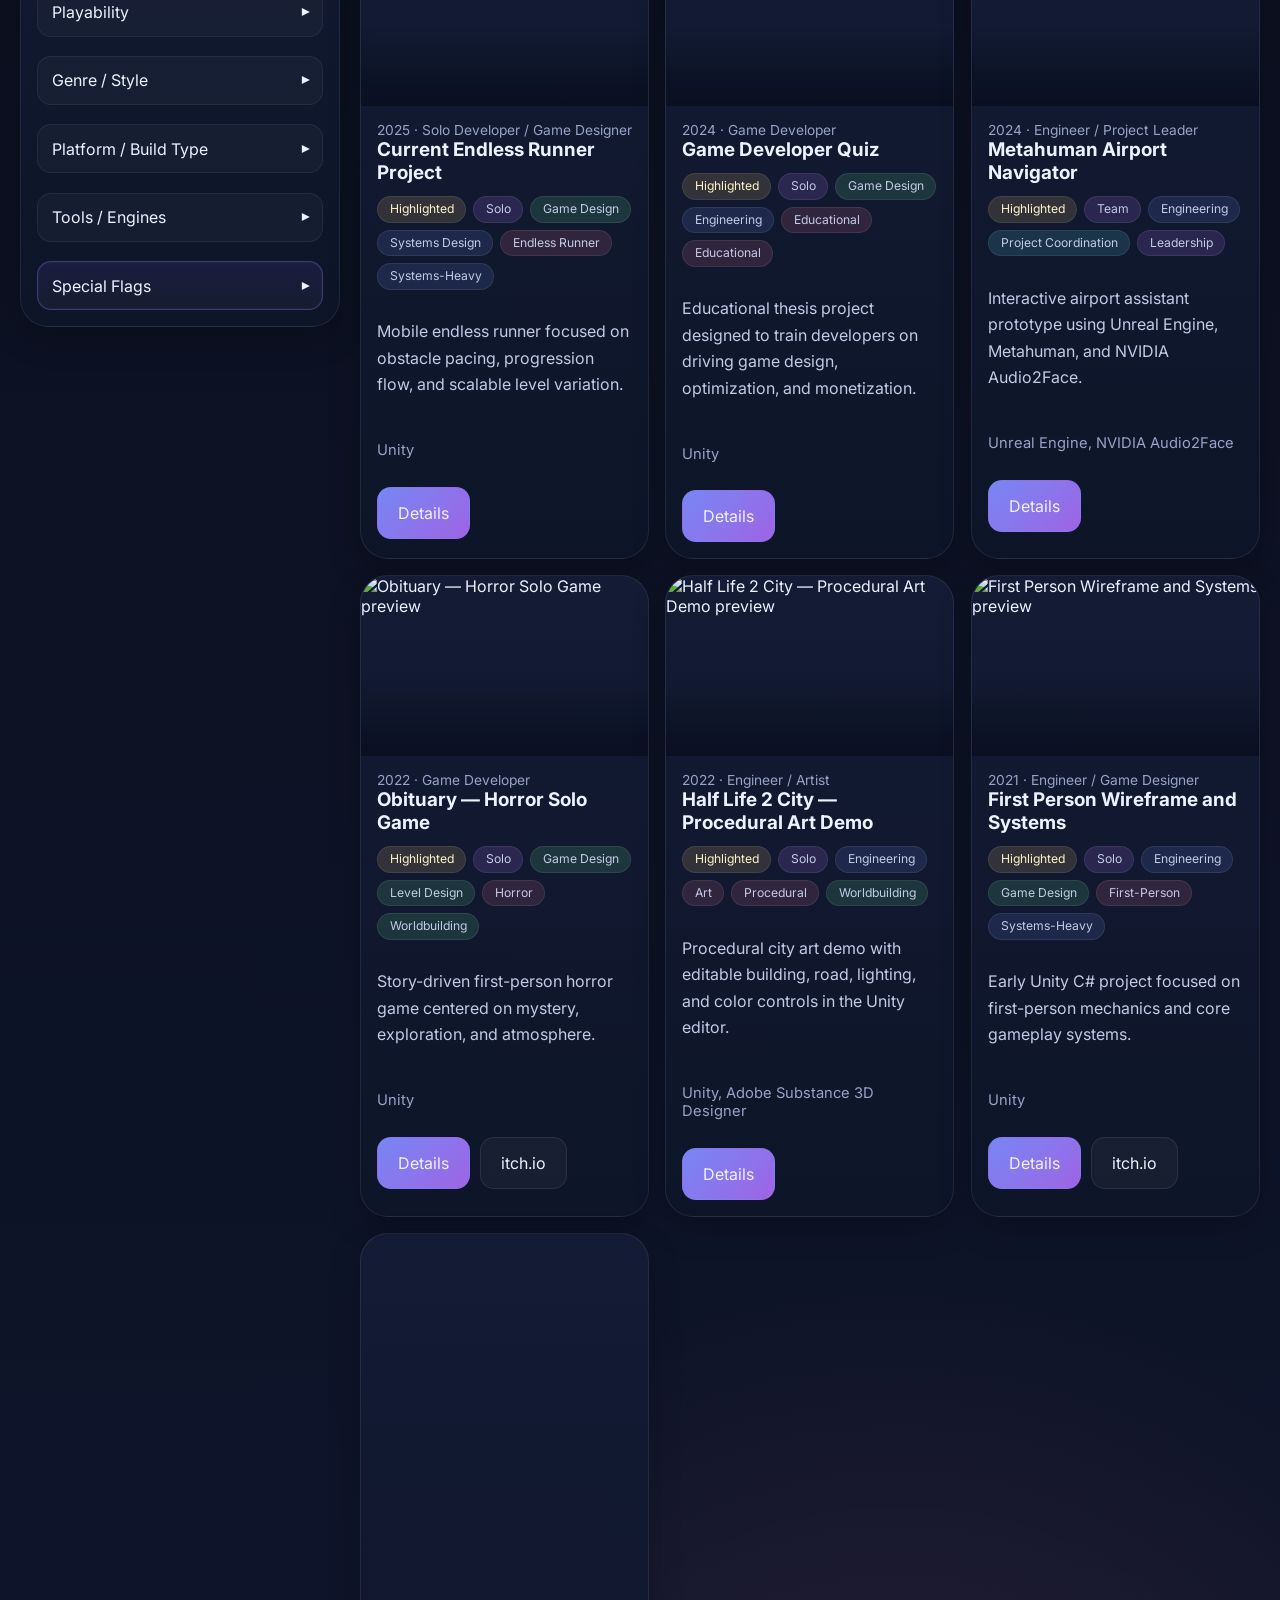
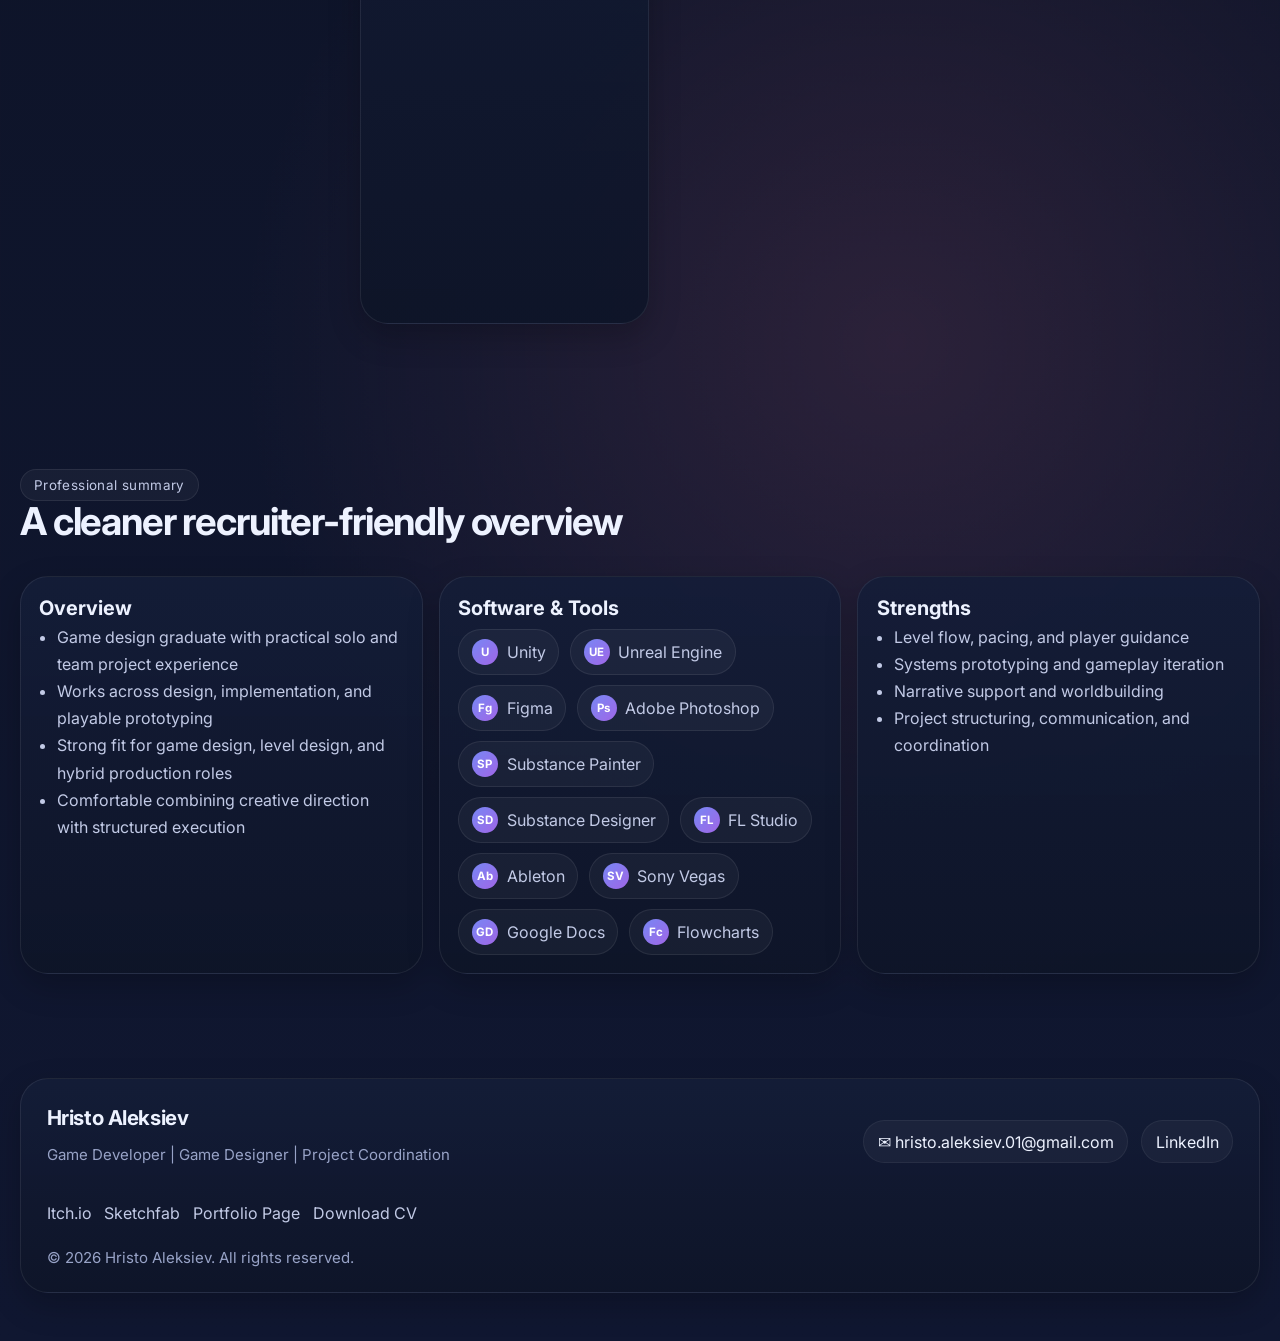
==== commit 6470d257: "Add files via upload" ====
--- a/index.html
+++ b/index.html
@@ -1,622 +1,214 @@
 <!DOCTYPE html>
 <html lang="en">
-
-<!-- Start head -->
-  <head>
-<!-- Character Set and Compatability Optimization -->
-    <meta charset="UTF-8" />
-    <meta http-equiv="X-UA-Compatible" content="IE=edge" />
-
-<!-- Meta Discription for Search Optimization -->
-    <meta
-      name="description"
-      content="Omnifood is an AI-powered food subscription that will make you eat healthy again, 365 days per year. It's tailored to your personal tastes and nutritional needs."
-    />
-
-<!-- Always include this line of code for Size Optimization-->
-    <meta name="viewport" content="width=device-width, initial-scale=1.0" />
-
-<!-- Navigation Logo and Image Optimization -->
-    <link rel="icon" href="img/favicon.png" />
-    <link rel="apple-touch-icon" href="img/apple-touch-icon.png" />
-    <link rel="manifest" href="manifest.webmanifest" />
-    <link rel="preconnect" href="https://fonts.gstatic.com" />
-    
-<!-- CSS Link: Generall(Most important CSS), Style(In Depth CSS), Queries(Device Optimization)-->
-    <link rel="stylesheet" href="css/general.css" />
-    <link rel="stylesheet" href="css/style.css" />
-    <link rel="stylesheet" href="css/queries.css" />
-
-<!-- JS Link -->
-    <script defer src="js/script.js"></script>
-
-<!-- Font Family Link-->
-    <link
-      href="https://fonts.googleapis.com/css2?family=Rubik:wght@400;500;600;700&display=swap"
-      rel="stylesheet"
-    />
-
-<!-- Icons Link-->
-    <script
-      type="module"
-      src="https://unpkg.com/ionicons@5.4.0/dist/ionicons/ionicons.esm.js"
-    ></script>
-    <script
-      nomodule=""
-      src="https://unpkg.com/ionicons@5.4.0/dist/ionicons/ionicons.js"
-    ></script>
-    <script
-      defer
-      src="https://unpkg.com/smoothscroll-polyfill@0.4.4/dist/smoothscroll.min.js"
-    ></script>
-
-<!-- Title -->
-    <title>Hristo Aleksiev &mdash; Portfolio</title>
-  </head>
-<!-- End head -->
-
-<!-- Body -->
-  <body>
-
-<!-- Start Header/Navigation -->
-    <header class="header">
-      <a href="#">
-        <img class="logo" alt="Omnifood logo" src="img/omnifood-logo.png" />
-      </a>
-
-<!-- Main Navigation -->
-      <nav class="main-nav">
-        <ul class="main-nav-list">
-          <li><a class="main-nav-link smoothAnimationButton" href="#footer">Contact</a></li>
-          <li><a class="main-nav-link smoothAnimationButton" href="#aboutme">Summary</a></li>
-          <li><a class="main-nav-link smoothAnimationButton nav-cta" href="#portfolio">Portfolio</a></li>
-        </ul>
-      </nav>
-
-<!-- Device Navigation -->
-      <button class="btn-mobile-nav">
-        <ion-icon class="icon-mobile-nav" name="menu-outline"></ion-icon>
-        <ion-icon class="icon-mobile-nav" name="close-outline"></ion-icon>
-      </button>
-    </header>
-<!-- End Header/Navigation -->
-
-<!-- Start Main -->
-    <main>
-<!-- Start Hero(Main Page) -->
-      <section class="section-hero">
-        <div class="hero">
-          <div class="hero-text-box">
-            <h1 class="heading-primary">
-              Game Developer
-            </h1>
-            <p class="hero-description">
-              Greetings, I'm Hristo Aleksiev.<br><br>
-
-                  I excel in crafting innovative concepts for both applications and games.<br><br>
-
-                      Recently, I delved into Unity Graphics for my latest endeavor. Feel free to explore this project, along with my comprehensive portfolio below.
-                  <br><br>
-                    Thank you for taking the time to visit my website. Your interest is greatly appreciated.
-            </p>
-            
-            <a href="https://mlgjman.itch.io/" target="_blank"
-            class="btn btn--full margin-right-sm"
-              >Itch.io</a
-            >
-
-            <a href="PortfolioPage.html" class="btn btn--outline">See Portfolio Items &udhar;</a>          
-          </div>
-
-          <!-- HERO IMAGE -->
-          <div class="hero-img-box">
-            <picture>
-              <!-- <source srcset="img/hero.webp" type="image/webp" />
-              <source srcset="img/hero-min.png" type="image/png" /> -->
-
-              <img
-                src="img/newHero.jpg"
-                class="hero-img"
-                alt="Hristo Aleksiev working on projects."
-              />
-            </picture>
-          </div>
-        </div>
-      </section>
-<!-- End Hero(Main Page) -->
-
-<!-- Start Partners -->
-      <section class="section-partners">
-        <div class="container">
-          <h2 class="heading-partners-in">Working with</h2>
-          <div class="logos">
-            <a href="https://www.instagram.com/varna.slamming.brutality/" target="_blank"><img src="img/logos/vsb logo.png" alt="Varna Slamming Brutality Logo"/></a>
-            <a href="https://gamedistribution.com/" target="_blank"><img src="img/logos/GD-FullLogo-2Line.png"alt="Azerion Game Distribution"/></a>
-            <!-- <img src="img/logos/tdsa logo.png"alt="The New York Times logo"/> -->
-            <!-- <img src="img/logos/forbes.png" alt="Forbes logo" />
-            <img src="img/logos/usa-today.png" alt="USA Today logo" /> -->
-          </div>
-        </div>
-      </section>
-<!-- End Partners -->
-
-<!-- Start Portfolio -->
-      <section class="section-portfolio" id="portfolio">
-        <div class="container center-text">
-          <span class="subheading">My Projects</span>
-          <h2 class="heading-secondary">
-              Portfolio 
-          </h2>
-        </div>
-
-        <div class="container grid grid--3-cols margin-bottom-md">
-
-<!-- PORTFOLIO ITEM 1 / Obituary Horror Game-->
-          <div class="portfolio">
-            <img
-              src="img/portfolio/Obituary.png"
-              class="portfolio-img"
-              alt="Avocado Salad"
-            />
-            <div class="portfolio-content">
-              <div class="portfolio-tags">
-                <span class="tag tag--design">Design</span>
-                <span class="tag tag--engineering">Engineering</span>
-                <span class="tag tag--art">Art</span>
-              </div>
-              <p class="portfolio-title">Obituary</p>
-              <ul class="portfolio-attributes">  
-                <!-- Genre -->
-                <li class="portfolio-attribute">
-                  <ion-icon class="portfolio-icon" name="flame-outline"></ion-icon>
-                  <span>Horror Game in URP</span>
-                </li>
-                <!-- Application Time Lenght to Complete-->
-                <li class="portfolio-attribute">
-                  <ion-icon
-                    class="portfolio-icon"
-                    name="restaurant-outline"
-                  ></ion-icon>
-                  <span><strong>20-40 Minutes</strong></span>
-                </li>
+<head>
+
+  <meta charset="UTF-8" />
+  <meta name="viewport" content="width=device-width, initial-scale=1.0" />
+  <meta name="description" content="Game-focused portfolio of Hristo Aleksiev featuring game development, game design, level design, systems design, and project coordination work." />
+  <link rel="icon" href="assets/images/ui/favicon.png" />
+  <link rel="apple-touch-icon" href="assets/images/ui/apple-touch-icon.png" />
+  <link rel="manifest" href="manifest.webmanifest" />
+  <link rel="preconnect" href="https://fonts.googleapis.com">
+  <link rel="preconnect" href="https://fonts.gstatic.com" crossorigin>
+  <link href="https://fonts.googleapis.com/css2?family=Inter:wght@400;500;600;700;800&display=swap" rel="stylesheet">
+  <link rel="stylesheet" href="css/base.css" />
+  <link rel="stylesheet" href="css/layout.css" />
+  <link rel="stylesheet" href="css/components.css" />
+  <link rel="stylesheet" href="css/modal.css" />
+  <link rel="stylesheet" href="css/responsive.css" />
+
+  <link rel="stylesheet" href="css/home.css" />
+  <title>Hristo Aleksiev — Game Portfolio</title>
+</head>
+<body class="page-home">
+  <a class="skip-link" href="#main">Skip to content</a>
+
+<header class="site-header">
+  <div class="container site-header__inner">
+    <a class="brand" href="index.html" aria-label="Hristo Aleksiev home page" data-home-link>
+      <span class="brand__name">Hristo Aleksiev</span>
+      <span class="brand__role">Game Developer · Game Designer · Project Coordination</span>
+    </a>
+
+    <button class="btn icon-btn nav-toggle" type="button" data-nav-toggle aria-label="Open navigation">☰</button>
+
+    <nav class="site-nav" data-site-nav>
+      <div class="site-nav__links">
+        <a href="index.html" data-home-link>Home</a>
+        <a href="index.html#portfolio" data-section-link="portfolio">Highlighted</a>
+        <a href="index.html#summary" data-section-link="summary">Summary</a>
+        <a href="#footer" data-section-link="footer">Contact</a>
+        <a href="projects.html">Projects</a>
+      </div>
+    </nav>
+  </div>
+</header>
+
+
+  <main id="main" class="page-shell">
+    <!-- Hero area: one combined surface instead of split left/right panels -->
+    <section class="section home-hero" id="home-hero">
+      <div class="container">
+        <div class="hero-showcase card">
+          <!-- Main visual banner with one slider background and one text block on top -->
+          <div class="hero-banner">
+            <div class="hero-slider" data-hero-slider></div>
+            <div class="hero-banner__copy card">
+              <span class="eyebrow">Game-focused portfolio for design, level design, systems, and coordination roles</span>
+              <h1 class="hero-title">Hristo Aleksiev</h1>
+              <p class="hero-subtitle">Game Developer | Game Designer | Project Coordination</p>
+              <p class="hero-intro">
+                I am a versatile game developer and designer focused on gameplay systems, level design, worldbuilding, and project coordination. The homepage now starts with one combined hero surface, then flows directly into highlighted projects and a filterable recruiter-friendly portfolio section.
+              </p>
+            </div>
+          </div>
+
+          <!-- Horizontal highlighted rail under the banner. Users can swipe on touch or use arrows. -->
+          <div class="hero-highlights">
+            <div class="hero-highlights__head">
+              <div>
+                <span class="eyebrow">Highlighted selection</span>
+                <h2 class="hero-highlights__title">Quick project preview</h2>
+              </div>
+              <div class="hero-highlights__controls">
+                <button class="btn icon-btn" type="button" data-highlight-prev aria-label="Scroll highlighted projects left">←</button>
+                <button class="btn icon-btn" type="button" data-highlight-next aria-label="Scroll highlighted projects right">→</button>
+              </div>
+            </div>
+            <div class="hero-highlight-track" data-highlight-track aria-label="Highlighted projects carousel"></div>
+          </div>
+        </div>
+      </div>
+    </section>
+
+    <section class="section" id="portfolio">
+      <div class="container">
+        <div class="surface-topline highlighted-header">
+          <div>
+            <span class="eyebrow">Homepage portfolio</span>
+            <h2 class="section-title">Highlighted projects with visible grouped filters</h2>
+            <p class="section-copy">The homepage starts with Highlighted active by default, but the grouped filter panel and search let recruiters quickly widen the scope.</p>
+          </div>
+        </div>
+
+        <div class="filters-layout">
+          <aside class="filters-panel card" data-filters-panel></aside>
+
+          <div class="projects-shell">
+            <div class="toolbar card">
+              <div>
+                <button class="btn btn-soft mobile-filter-toggle" type="button" data-mobile-filter-toggle>Open filters</button>
+                <div class="muted" data-results-count></div>
+              </div>
+              <div class="toolbar-actions">
+                <label class="search-wrap" aria-label="Search projects by name">
+                  <span>⌕</span>
+                  <input type="search" placeholder="Search project name or keyword" data-project-search />
+                </label>
+                <a class="btn btn-outline" href="projects.html">See full archive</a>
+              </div>
+            </div>
+
+            <div class="project-grid" data-project-grid></div>
+          </div>
+        </div>
+      </div>
+    </section>
+
+    <section class="section" id="summary">
+      <div class="container">
+        <div class="surface-topline">
+          <div>
+            <span class="eyebrow">Professional summary</span>
+            <h2 class="section-title">A cleaner recruiter-friendly overview</h2>
+          </div>
+        </div>
+
+        <div class="summary-grid summary-grid--simple">
+          <article class="summary-card summary-card--simple card">
+            <div>
+              <h3>Overview</h3>
+              <ul>
+                <li>Game design graduate with practical solo and team project experience</li>
+                <li>Works across design, implementation, and playable prototyping</li>
+                <li>Strong fit for game design, level design, and hybrid production roles</li>
+                <li>Comfortable combining creative direction with structured execution</li>
               </ul>
-              <a href="https://mlgjman.itch.io/obituary-release" target="_blank" alt="Link to a horro game named Obituary" 
-              class="btn btn--full btn--portfolio--link">Link</a>
-            </div>
-          </div>
-
-<!-- PORTFOLIO ITEM 2 / Kitchen Scene-->
-          <div class="portfolio">
-            <img
-              src="img/portfolio/Kitchen.png"
-              class="portfolio-img"
-              alt="Avocado Salad"
-            />
-            <div class="portfolio-content">
-              <div class="portfolio-tags">
-                <span class="tag tag--art">Art</span>
-              </div>
-              <p class="portfolio-title">Kitchen Scene</p>
-              <ul class="portfolio-attributes">  
-                <!-- Genre -->
-                <li class="portfolio-attribute">
-                  <ion-icon class="portfolio-icon" name="flame-outline"></ion-icon>
-                  <span>PBR Textures in HDRP Unity</span>
-                </li>
-                <!-- Application Time Lenght to Complete-->
-                <li class="portfolio-attribute">
-                  <ion-icon
-                    class="portfolio-icon"
-                    name="restaurant-outline"
-                  ></ion-icon>
-                  <span><strong>5-10 Minutes</strong></span>
-                </li>
+            </div>
+          </article>
+
+          <article class="summary-card summary-card--simple card">
+            <div>
+              <h3>Software &amp; Tools</h3>
+              <div class="tool-chip-grid" aria-label="Software and tools list">
+                <span class="tool-chip"><span class="tool-chip__mark">U</span><span>Unity</span></span>
+                <span class="tool-chip"><span class="tool-chip__mark">UE</span><span>Unreal Engine</span></span>
+                <span class="tool-chip"><span class="tool-chip__mark">Fg</span><span>Figma</span></span>
+                <span class="tool-chip"><span class="tool-chip__mark">Ps</span><span>Adobe Photoshop</span></span>
+                <span class="tool-chip"><span class="tool-chip__mark">SP</span><span>Substance Painter</span></span>
+                <span class="tool-chip"><span class="tool-chip__mark">SD</span><span>Substance Designer</span></span>
+                <span class="tool-chip"><span class="tool-chip__mark">FL</span><span>FL Studio</span></span>
+                <span class="tool-chip"><span class="tool-chip__mark">Ab</span><span>Ableton</span></span>
+                <span class="tool-chip"><span class="tool-chip__mark">SV</span><span>Sony Vegas</span></span>
+                <span class="tool-chip"><span class="tool-chip__mark">GD</span><span>Google Docs</span></span>
+                <span class="tool-chip"><span class="tool-chip__mark">Fc</span><span>Flowcharts</span></span>
+              </div>
+            </div>
+          </article>
+
+          <article class="summary-card summary-card--simple card">
+            <div>
+              <h3>Strengths</h3>
+              <ul>
+                <li>Level flow, pacing, and player guidance</li>
+                <li>Systems prototyping and gameplay iteration</li>
+                <li>Narrative support and worldbuilding</li>
+                <li>Project structuring, communication, and coordination</li>
               </ul>
-              <a href="https://mlgjman.itch.io/scene-1-kitchen" target="_blank" alt="Link to a horro game named Obituary" 
-              class="btn btn--full btn--portfolio--link">Link</a>
-            </div>
-          </div>
-
-<!-- PORTFOLIO ITEM 3 / Code Wireframe-->
-          <div class="portfolio">
-            <img
-              src="img/portfolio/CodeWireframe.png"
-              class="portfolio-img"
-              alt="Avocado Salad"
-            />
-            <div class="portfolio-content">
-              <div class="portfolio-tags">
-                <span class="tag tag--engineering">Engineering</span>
-              </div>
-              <p class="portfolio-title">Code Wireframe</p>
-              <ul class="portfolio-attributes">  
-                <!-- Genre -->
-                <li class="portfolio-attribute">
-                  <ion-icon class="portfolio-icon" name="flame-outline"></ion-icon>
-                  <span>Unity C#: Player Movement, Stats, Interaction and Items</span>
-                </li>
-                <!-- Application Time Lenght to Complete-->
-                <li class="portfolio-attribute">
-                  <ion-icon
-                    class="portfolio-icon"
-                    name="restaurant-outline"
-                  ></ion-icon>
-                  <span><strong>10-15 Minutes</strong></span>
-                </li>
-              </ul>
-              <a href="https://mlgjman.itch.io/wireframe-demo" target="_blank" alt="Link to a horro game named Obituary" 
-              class="btn btn--full btn--portfolio--link">Link</a>
-            </div>
-          </div>
-
-<!-- PORTFOLIO ITEM 4 / Cycle of Hatred-->
-          <div class="portfolio">
-            <img
-              src="img/portfolio/CycleOfHatred.jpg"
-              class="portfolio-img"
-              alt="Avocado Salad"
-            />
-            <div class="portfolio-content">
-              <div class="portfolio-tags">
-                <span class="tag tag--design">Design</span>
-              </div>
-              <p class="portfolio-title">Cycle of Hatred</p>
-              <ul class="portfolio-attributes">  
-                <!-- Genre -->
-                <li class="portfolio-attribute">
-                  <ion-icon class="portfolio-icon" name="flame-outline"></ion-icon>
-                  <span>1960 Mafia Revenge Story</span>
-                </li>
-                <!-- Application Time Lenght to Complete-->
-                <li class="portfolio-attribute">
-                  <ion-icon
-                    class="portfolio-icon"
-                    name="restaurant-outline"
-                  ></ion-icon>
-                  <span><strong>10-15 Minutes</strong></span>
-                </li>
-              </ul>
-              <a href="https://mlgjman.itch.io/cycle-of-hatred" target="_blank" alt="Link to a horro game named Obituary" 
-              class="btn btn--full btn--portfolio--link">Link</a>
-            </div>
-          </div>
-
-<!-- PORTFOLIO ITEM 5 / PBR Textures-->
-          <div class="portfolio">
-  <img
-    src="img/portfolio/PBRTextures.png"
-    class="portfolio-img"
-    alt="Avocado Salad"
-  />
-  <div class="portfolio-content">
-    <div class="portfolio-tags">
-      <span class="tag tag--art">Art</span>
+            </div>
+          </article>
+        </div>
+      </div>
+    </section>
+  </main>
+
+
+<footer class="site-footer" id="footer">
+  <div class="container">
+    <div class="footer-card card">
+      <div class="footer-main">
+        <div>
+          <div class="brand__name">Hristo Aleksiev</div>
+          <p class="footer-copy">Game Developer | Game Designer | Project Coordination</p>
+        </div>
+        <div class="footer-meta">
+          <a class="contact-chip" href="mailto:hristo.aleksiev.01@gmail.com">✉ hristo.aleksiev.01@gmail.com</a>
+          <a class="contact-chip" href="https://www.linkedin.com/in/hristo-aleksiev-60959892/" target="_blank" rel="noreferrer">LinkedIn</a>
+        </div>
+      </div>
+      <div class="footer-links" style="margin-top:1rem;">
+        <a class="footer-link" href="https://mlgjman.itch.io/" target="_blank" rel="noreferrer">Itch.io</a>
+        <a class="footer-link" href="https://sketchfab.com/hristo_aleksiev/" target="_blank" rel="noreferrer">Sketchfab</a>
+        <a class="footer-link" href="projects.html">Portfolio Page</a>
+        <div class="cv-menu" data-cv-menu>
+          <button class="footer-link footer-link--button" type="button" data-cv-toggle aria-expanded="false">Download CV</button>
+          <div class="cv-menu__panel" data-cv-panel hidden>
+            <button class="cv-menu__link" type="button" data-cv-choice data-cv-title="CV Level Designer" data-cv-file="assets/files/Hristo_Aleksiev_CV_Level_Designer.pdf">CV Level Designer</button>
+            <button class="cv-menu__link" type="button" data-cv-choice data-cv-title="CV Project Manager" data-cv-file="assets/files/Hristo_Aleksiev_CV_Project_Manager.pdf">CV Project Manager</button>
+          </div>
+        </div>
+      </div>
+      <p class="footer-copy" style="margin:1rem 0 0;">© <span data-current-year></span> Hristo Aleksiev. All rights reserved.</p>
     </div>
-    <p class="portfolio-title">PBR Textures</p>
-    <ul class="portfolio-attributes">  
-      <!-- Genre -->
-      <li class="portfolio-attribute">
-        <ion-icon class="portfolio-icon" name="flame-outline"></ion-icon>
-        <span>PBR Textures in HDRP Unity</span>
-      </li>
-      <!-- Application Time Lenght to Complete-->
-      <li class="portfolio-attribute">
-        <ion-icon
-          class="portfolio-icon"
-          name="restaurant-outline"
-        ></ion-icon>
-        <span><strong>10-15 Minutes</strong></span>
-      </li>
-    </ul>
-    <a href="https://mlgjman.itch.io/scene-3-pbr-textures" target="_blank" alt="Link to a horro game named Obituary" 
-    class="btn btn--full btn--portfolio--link">Link</a>
   </div>
-          </div>
-
-<!-- PORTFOLIO ITEM 6 / Ocean Frenzy-->
-          <div class="portfolio">
-  <img
-    src="img/portfolio/Ocean Frenzy.jpg"
-    class="portfolio-img"
-    alt="Avocado Salad"
-  />
-  <div class="portfolio-content">
-    <div class="portfolio-tags">
-      <span class="tag tag--design">Design</span>
-    </div>
-    <p class="portfolio-title">Ocean Frenzy</p>
-    <ul class="portfolio-attributes">  
-      <!-- Genre -->
-      <li class="portfolio-attribute">
-        <ion-icon class="portfolio-icon" name="flame-outline"></ion-icon>
-        <span>Ocean Themed Online Puzzle Game</span>
-      </li>
-      <!-- Application Time Lenght to Complete-->
-      <li class="portfolio-attribute">
-        <ion-icon
-          class="portfolio-icon"
-          name="restaurant-outline"
-        ></ion-icon>
-        <span><strong>5-10 Minutes</strong></span>
-      </li>
-    </ul>
-    <a href="https://invis.io/N312R8WXJSAK" target="_blank" alt="Link to a horro game named Obituary" 
-    class="btn btn--full btn--portfolio--link">Link</a>
-  </div>
-        </div>
-
-
-<!-- FULL PORTFOLIO BUTTON -->
-        <div class="container full-portfolio">
-          <a href="PortfolioPage.html" class="link">See all Projects &rarr;</a>
-        </div>
-      </section>
-<!-- End Portfolio -->
-
-<!-- Start Summary -->
-      <section class="section-aboutme" id="aboutme">
-        <div class="aboutme-container">
-          <span class="subheading">Know more about me</span>
-          <h2 class="heading-secondary">Summary</h2>
-          <div class="aboutme">
-            <!-- General -->
-            <figure class="summary">
-              <ion-icon class="software-icon" name="person-outline"></ion-icon>
-              <p class="summary-name">General</p>   
-              <blockquote class="summary-text">
-                I am a Game Developer fueled by boundless enthusiasm, 
-                turning passion into living. 
-              </blockquote>   
-            </figure>
-
-            <!-- Software-->
-            <figure class="summary">
-              <ion-icon class="software-icon" name="logo-microsoft"></ion-icon>
-              <p class="summary-name">Software</p>
-              <blockquote class="summary-text">
-                <ul class="summary--software--list">
-<!-- ART ICONS -->
-                  <li>Art:
-                     <img
-                    class="summary--software--img"
-                    alt="Adobe Painter"
-                    src="img/software/painter.webp"/>
-                    <img
-                    class="summary--software--img"
-                    alt="Adobe Painter"
-                    src="img/software/designer.png"/>
-                    <img
-                    class="summary--software--img"
-                    alt="Adobe Painter"
-                    src="img/software/ph.png"/>
-                    </li>
-<!-- AUDIO ICONS -->
-                  <li>Audio: 
-                    <img
-                    class="summary--software--img"
-                    alt="Adobe Painter"
-                    src="img/software/ableton.png"/>
-                    <img
-                    class="summary--software--img"
-                    alt="Adobe Painter"
-                    src="img/software/reaper.png"/>
-                    <img
-                    class="summary--software--img"
-                    alt="Adobe Painter"
-                    src="img/software/fl.png"/>
-                  </li>
-<!-- DESIGNING ICONS -->
-                  <li>Designing: 
-                    <img
-                    class="summary--software--img"
-                    alt="Adobe Painter"
-                    src="img/software/Unity.png"/><img
-                    class="summary--software--img"
-                    alt="Adobe Painter"
-                    src="img/software/invision.png"/>
-                    <img
-                    class="summary--software--img"
-                    alt="Adobe Painter"
-                    src="img/software/flowchart.png"/>
-                  </li>
-<!-- PLANNING ICONS -->
-                  <li>Planning: 
-                    <img
-                    class="summary--software--img"
-                    alt="Adobe Painter"
-                    src="img/software/jira.png"/>
-                    <img
-                    class="summary--software--img"
-                    alt="Adobe Painter"
-                    src="img/software/trello.png"/>
-                  </li>
-
-                </ul>
-              </blockquote>
-            </figure>
-
-            <!-- Event Manager -->
-            <figure class="summary">
-              <ion-icon class="software-icon" name="musical-notes-outline"></ion-icon>
-              <p class="summary-name">Musician</p>
-              <blockquote class="summary-text">
-                Thea lead vocalist in the dynamic realm of Brutal Deathcore, 
-                in a band named:<br> <strong>"The Devil Says Arlekino."</strong>
-              </blockquote>
-            </figure>
-
-            <!-- Musician -->
-            <figure class="summary">
-              <ion-icon class="software-icon" name="people-outline"></ion-icon>
-              <p class="summary-name">Event Manager</p>
-              <blockquote class="summary-text">
-                An Event Manager for the Underground Scene in Bulgaria. 
-                Lead role in a Orgnization named: <br> <strong>Varna Slamming Brutality (VSB)</strong> 
-              </blockquote>
-            </figure>
-          </div>
-        </div>
-
-        <div class="gallery">
-          <figure class="gallery-item">
-            <img
-              src="img/gallery/1.png"
-              alt="Photo of beautifully
-            arranged food"
-            />
-            <!-- <figcaption>Caption</figcaption> -->
-          </figure>
-          <figure class="gallery-item">
-            <img
-              src="img/gallery/2.png"
-              alt="Photo of beautifully
-            arranged food"
-            />
-          </figure>
-          <figure class="gallery-item">
-            <img
-              src="img/gallery/3.png"
-              alt="Photo of beautifully
-            arranged food"
-            />
-          </figure>
-          <figure class="gallery-item">
-            <img
-              src="img/gallery/4.png"
-              alt="Photo of beautifully
-            arranged food"
-            />
-          </figure>
-          <figure class="gallery-item">
-            <img
-              src="img/gallery/5.png"
-              alt="Photo of beautifully
-            arranged food"
-            />
-          </figure>
-          <figure class="gallery-item">
-            <img
-              src="img/gallery/6.png"
-              alt="Photo of beautifully
-            arranged food"
-            />
-          </figure>
-          <figure class="gallery-item">
-            <img
-              src="img/gallery/7.png"
-              alt="Photo of beautifully
-            arranged food"
-            />
-          </figure>
-          <figure class="gallery-item">
-            <img
-              src="img/gallery/8.png"
-              alt="Photo of beautifully
-            arranged food"
-            />
-          </figure>
-          <figure class="gallery-item">
-            <img
-              src="img/gallery/9.png"
-              alt="Photo of beautifully
-            arranged food"
-            />
-          </figure>
-          <figure class="gallery-item">
-            <img
-              src="img/gallery/10.png"
-              alt="Photo of beautifully
-            arranged food"
-            />          
-          </figure>
-          <figure class="gallery-item">
-            <img
-              src="img/gallery/11.png"
-              alt="Photo of beautifully
-            arranged food"
-            />    
-          </figure>      
-          <figure class="gallery-item">
-            <img
-              src="img/gallery/12.png"
-              alt="Photo of beautifully
-            arranged food"
-            />    
-          </figure>
-        </div>
-      </section>
-<!-- End Summary -->
-
-<!-- Start Footer -->
-      <footer class="footer" id="footer">
-      <div class="container grid grid--footer">
-
-        <div class="logo-col">
-          <a href="#" class="footer-logo">
-            <img class="logo" alt="Hristo logo" src="img/omnifood-logo.png" />
-          </a>
-
-<!-- Social Links -->
-          <ul class="social-links">
-            <li>
-              <!-- Personal -->
-              <span class="footer--social--item">Personal</span>
-              <a class="footer-link" target="_blank" href="https://www.linkedin.com/in/hristo-aleksiev-60959892/">
-                <ion-icon class="social-icon" name="logo-linkedin"></ion-icon>
-              </a>
-            </li>
-            <li>
-              <!-- VSB -->
-              <span class="footer--social--item">Varna Slamming Brutality</span>
-              <a class="footer-link" target="_blank" href="https://www.facebook.com/VSBcrew" >
-                <ion-icon class="social-icon" name="logo-facebook"></ion-icon>               
-              </a>
-              <a class="footer-link" target="_blank" href="https://www.instagram.com/varna.slamming.brutality/">
-                <ion-icon class="social-icon" name="logo-instagram"></ion-icon>
-              </a>
-            </li>
-            <li>
-              <!-- TDSA -->
-              <span class="footer--social--item">The Devil Says Arlekino</span>
-              <a class="footer-link" target="_blank"  href="https://www.facebook.com/TheDevilSaysArlekino" >
-                <ion-icon class="social-icon"  name="logo-facebook"></ion-icon>               
-              </a>
-              <a class="footer-link" target="_blank"  href="https://www.instagram.com/thedevilsaysarlekino/">
-                <ion-icon class="social-icon"name="logo-instagram"></ion-icon>
-              </a>
-            </li>
-          </ul>
-<!-- Copyright -->
-          <p class="copyright">
-            Copyright &copy; <span class="year">6969</span> by HristoAleksiev, Inc.
-            All rights reserved.
-          </p>
-        </div>
-<!-- Email -->
-        <div class="address-col">
-          <p class="footer-heading">Contact me</p>
-          <address class="contacts">
-            <p>
-              <a class="footer-link" href="mailto:mlgjman@abv.bg"
-                >mlgjman@abv.bg</a
-              >
-            </p>
-          </address>
-        </div>
-<!-- Resousces -->
-        <nav class="nav-col">
-          <p class="footer-heading">Resources</p>
-          <ul class="footer-nav">
-            <li><a class="footer-link" href="https://mlgjman.itch.io/" target="_blank">Itch.Io </a></li>
-            <li><a class="footer-link" href="https://sketchfab.com/hristo_aleksiev" target="_blank">Sketchfab</a></li>
-            <li><a class="footer-link" href="PortfolioPage.html">Portfolio Items</a></li>
-            <li><a class="footer-link" href="img/cv.jfif" download>Download CV</a></li>         
-          </ul>
-        </nav>
-      </div>
-      </footer>
-    </main>
-<!-- End Footer -->
-  </body>
-<!-- End Body  -->
+</footer>
+
+
+<!-- Shared project modal used by both homepage cards and archive cards -->
+<div class="modal" data-project-modal aria-hidden="true">
+  <div class="modal__dialog card" data-modal-dialog role="dialog" aria-modal="true" aria-label="Project details"></div>
+</div>
+
+  <script src="js/app.js" defer></script>
+</body>
 </html>
--- a/css/base.css
+++ b/css/base.css
@@ -0,0 +1,165 @@
+:root {
+  --bg: #0a0f1f;
+  --bg-elev-1: rgba(16, 24, 46, 0.86);
+  --bg-elev-2: rgba(20, 29, 56, 0.94);
+  --bg-elev-3: rgba(31, 41, 74, 0.94);
+  --panel-border: rgba(255, 255, 255, 0.08);
+  --text: #edf2ff;
+  --text-soft: #c2cae6;
+  --text-muted: #98a3c7;
+  --accent: #7c8dff;
+  --accent-2: #b36fff;
+  --accent-3: #ff7b9d;
+  --highlight: #f4c96a;
+  --success: #71d4b1;
+  --shadow: 0 12px 32px rgba(0, 0, 0, 0.22);
+  --radius-lg: 28px;
+  --radius-md: 20px;
+  --radius-sm: 14px;
+  --container: 1240px;
+  --header-height: 78px;
+  --font: "Inter", "Segoe UI", Roboto, Helvetica, Arial, sans-serif;
+}
+
+* { box-sizing: border-box; }
+[hidden] { display: none !important; }
+html { scroll-behavior: smooth; overflow-x: clip; background-color: var(--bg); }
+body {
+  margin: 0;
+  font-family: var(--font);
+  color: var(--text);
+  overflow-x: clip;
+  background:
+    radial-gradient(circle at 18% 14%, rgba(92, 118, 255, 0.18), transparent 24%),
+    radial-gradient(circle at 78% 20%, rgba(180, 89, 255, 0.16), transparent 18%),
+    radial-gradient(circle at 70% 78%, rgba(255, 123, 157, 0.12), transparent 18%),
+    linear-gradient(180deg, #0a0f1f 0%, #0c1121 35%, #101731 100%);
+  min-height: 100vh;
+}
+body::before {
+  display: none;
+}
+a { color: inherit; text-decoration: none; }
+img { max-width: 100%; display: block; }
+button, input, select { font: inherit; }
+button { cursor: pointer; }
+
+.container { width: min(calc(100% - 2rem), var(--container)); margin: 0 auto; }
+.section { padding: 4.5rem 0; position: relative; }
+.page-shell { padding-top: calc(var(--header-height) + 1.5rem); }
+.card, .panel {
+  background: linear-gradient(180deg, rgba(20,29,56,.9), rgba(14,21,40,.94));
+  border: 1px solid var(--panel-border);
+  border-radius: var(--radius-lg);
+  box-shadow: var(--shadow);
+}
+
+.eyebrow {
+  display: inline-flex;
+  align-items: center;
+  gap: .5rem;
+  padding: .45rem .8rem;
+  border-radius: 999px;
+  font-size: .84rem;
+  letter-spacing: .03em;
+  color: var(--text-soft);
+  border: 1px solid rgba(255,255,255,.08);
+  background: rgba(255,255,255,.04);
+}
+.section-title {
+  margin: 0 0 .85rem;
+  font-size: clamp(2rem, 3vw, 3rem);
+  line-height: 1.06;
+  letter-spacing: -.03em;
+}
+.section-copy, .muted { color: var(--text-soft); }
+.grid { display: grid; gap: 1.35rem; }
+.btn {
+  display: inline-flex;
+  align-items: center;
+  justify-content: center;
+  gap: .6rem;
+  padding: .95rem 1.25rem;
+  border-radius: 14px;
+  border: 1px solid rgba(255,255,255,.08);
+  background: rgba(255,255,255,.06);
+  color: var(--text);
+  transition: .22s ease;
+}
+.btn:hover { transform: translateY(-2px); border-color: rgba(255,255,255,.16); background: rgba(255,255,255,.09); }
+.btn-primary {
+  background: linear-gradient(135deg, rgba(124,141,255,.95), rgba(179,111,255,.88));
+  border-color: transparent;
+}
+.btn-primary:hover { box-shadow: 0 16px 30px rgba(124,141,255,.24); }
+.btn-outline { background: rgba(7, 11, 24, .35); }
+.btn-soft { background: rgba(255,255,255,.04); }
+.icon-btn {
+  width: 44px; height: 44px; padding: 0; border-radius: 50%;
+  display: inline-flex; align-items: center; justify-content: center;
+}
+.pill {
+  display: inline-flex;
+  align-items: center;
+  border-radius: 999px;
+  padding: .38rem .72rem;
+  font-size: .76rem;
+  line-height: 1;
+  border: 1px solid rgba(255,255,255,.08);
+  color: var(--text-soft);
+  background: rgba(255,255,255,.04);
+}
+.pill-accent { color: #fff4c8; background: rgba(244, 201, 106, .15); }
+.pill-purple { background: rgba(179,111,255,.16); }
+.pill-blue { background: rgba(124,141,255,.14); }
+.pill-rose { background: rgba(255,123,157,.14); }
+.pill-green { background: rgba(101, 210, 145, .16); }
+.pill-cyan { background: rgba(90, 199, 215, .16); }
+.pill-slate { background: rgba(181, 191, 221, .14); }
+.surface-topline {
+  display: flex; align-items: center; justify-content: space-between; gap: 1rem;
+  margin-bottom: 1.3rem;
+}
+.empty-state {
+  padding: 2rem;
+  text-align: center;
+  color: var(--text-soft);
+  border: 1px dashed rgba(255,255,255,.1);
+  border-radius: var(--radius-md);
+  background: rgba(255,255,255,.03);
+}
+.skip-link {
+  position: absolute; left: -9999px; top: -9999px;
+}
+.skip-link:focus {
+  left: 1rem; top: 1rem; z-index: 9999; padding: .8rem 1rem; background: #fff; color: #000; border-radius: 10px;
+}
+
+
+/* Performance helper: cards further down the page render lazily on supporting browsers. */
+.project-card {
+  content-visibility: auto;
+  contain-intrinsic-size: 360px 420px;
+}
+
+.section-pulse {
+  position: relative;
+}
+
+.section-pulse::after {
+  content: "";
+  position: absolute;
+  inset: -10px;
+  border-radius: calc(var(--radius-lg) + 8px);
+  border: 1px solid rgba(136, 148, 255, 0.28);
+  box-shadow: 0 0 0 0 rgba(124,141,255,.22), 0 0 42px rgba(179,111,255,.18);
+  pointer-events: none;
+  animation: sectionPulse 1.15s ease;
+}
+
+@keyframes sectionPulse {
+  0% { opacity: 0; transform: scale(.992); }
+  20% { opacity: 1; }
+  60% { opacity: .9; box-shadow: 0 0 0 10px rgba(124,141,255,.08), 0 0 46px rgba(179,111,255,.22); }
+  100% { opacity: 0; transform: scale(1.01); box-shadow: 0 0 0 18px rgba(124,141,255,0), 0 0 0 rgba(179,111,255,0); }
+}
--- a/css/layout.css
+++ b/css/layout.css
@@ -0,0 +1,90 @@
+.site-header {
+  position: fixed; top: 0; left: 0; right: 0; z-index: 90;
+  background: rgba(7, 11, 24, 0.84);
+  border-bottom: 1px solid rgba(255,255,255,.06);
+}
+.site-header__inner {
+  min-height: var(--header-height);
+  display: flex; align-items: center; justify-content: space-between; gap: 1rem;
+}
+.brand {
+  display: flex; flex-direction: column; gap: .2rem;
+}
+.brand__name { font-size: 1.28rem; font-weight: 700; letter-spacing: -.02em; }
+.brand__role { color: var(--text-muted); font-size: .92rem; }
+.nav-toggle { display: none; }
+.site-nav { display: flex; align-items: center; gap: .75rem; }
+.site-nav__links { display: flex; align-items: center; gap: .4rem; }
+.site-nav a { padding: .7rem .9rem; border-radius: 12px; color: var(--text-soft); }
+.site-nav a:hover, .site-nav a.is-active { color: white; background: rgba(255,255,255,.05); }
+.contact-chip {
+  display: inline-flex; align-items: center; gap: .5rem; padding: .65rem .85rem; border-radius: 999px;
+  background: rgba(255,255,255,.04); border: 1px solid rgba(255,255,255,.06);
+}
+.site-footer {
+  padding: 2rem 0 3rem;
+}
+.footer-card {
+  padding: 1.6rem;
+}
+.footer-main { display: flex; justify-content: space-between; gap: 1rem; align-items: center; flex-wrap: wrap; }
+.footer-links, .footer-meta { display: flex; gap: .8rem; flex-wrap: wrap; align-items: center; }
+.footer-link {
+  color: var(--text-soft); padding: .5rem 0; border-bottom: 1px solid transparent;
+}
+.footer-link:hover { color: white; border-color: rgba(255,255,255,.22); }
+.footer-copy { color: var(--text-muted); font-size: .94rem; }
+
+
+@supports ((backdrop-filter: blur(6px)) or (-webkit-backdrop-filter: blur(6px))) {
+  .site-header {
+    backdrop-filter: blur(6px);
+    -webkit-backdrop-filter: blur(6px);
+  }
+}
+
+
+.footer-link--button {
+  background: transparent;
+  border: 0;
+  color: var(--text-soft);
+  padding: .5rem 0;
+  font: inherit;
+}
+
+.cv-menu {
+  position: relative;
+}
+
+.cv-menu__panel {
+  position: absolute;
+  right: 0;
+  bottom: calc(100% + .65rem);
+  min-width: 220px;
+  display: grid;
+  gap: .35rem;
+  padding: .55rem;
+  border-radius: 16px;
+  background: linear-gradient(180deg, rgba(20,29,56,.96), rgba(14,21,40,.98));
+  border: 1px solid rgba(255,255,255,.09);
+  box-shadow: var(--shadow);
+}
+
+.cv-menu__link {
+  display: block;
+  width: 100%;
+  text-align: left;
+  font: inherit;
+  cursor: pointer;
+  padding: .8rem .9rem;
+  border-radius: 12px;
+  color: var(--text-soft);
+  border: 1px solid transparent;
+  background: rgba(255,255,255,.03);
+}
+
+.cv-menu__link:hover {
+  color: white;
+  border-color: rgba(255,255,255,.12);
+  background: rgba(255,255,255,.06);
+}
--- a/css/components.css
+++ b/css/components.css
@@ -0,0 +1,657 @@
+/* ==============================
+   HERO / HOMEPAGE TOP AREA
+   One combined surface with a background slider and an overlay text card.
+   ============================== */
+.hero-showcase {
+  padding: clamp(1rem, 1.8vw, 1.4rem);
+  display: grid;
+  gap: 1rem;
+  overflow: hidden;
+  isolation: isolate;
+}
+
+.hero-banner {
+  position: relative;
+  min-height: 620px;
+  border-radius: calc(var(--radius-lg) - 6px);
+  overflow: hidden;
+  border: 1px solid rgba(255,255,255,.06);
+}
+
+.hero-banner__copy {
+  position: absolute;
+  inset: 1.2rem auto 1.2rem 1.2rem;
+  z-index: 2;
+  width: min(500px, calc(100% - 2.4rem));
+  padding: clamp(1.2rem, 1.8vw, 1.8rem);
+  background: linear-gradient(180deg, rgba(11,16,31,.82), rgba(10,15,31,.68));
+  transition: opacity .28s ease, transform .28s ease;
+}
+
+.hero-banner--project-active .hero-banner__copy {
+  opacity: 0;
+  transform: translateY(14px);
+  pointer-events: none;
+}
+
+.hero-title {
+  font-size: clamp(2.35rem, 5vw, 4.35rem);
+  line-height: .95;
+  margin: .9rem 0 .85rem;
+  letter-spacing: -.055em;
+}
+
+.hero-subtitle {
+  font-size: clamp(1.05rem, 2vw, 1.5rem);
+  color: var(--text-soft);
+  margin: 0 0 1.15rem;
+}
+
+.hero-intro {
+  max-width: 58ch;
+  color: var(--text-soft);
+  font-size: 1.01rem;
+  line-height: 1.8;
+}
+
+.hero-actions, .hero-meta { display: flex; gap: .8rem; flex-wrap: wrap; }
+.hero-actions { margin-top: 1.5rem; }
+.hero-meta { margin-top: 1.1rem; }
+
+.hero-slider {
+  position: absolute;
+  inset: 0;
+  height: 100%;
+}
+
+.hero-slide {
+  position: absolute;
+  inset: 0;
+  opacity: 0;
+  pointer-events: none;
+  transition: opacity .55s ease;
+  will-change: opacity;
+}
+
+.hero-slide.is-active { opacity: 1; pointer-events: auto; }
+
+.hero-slide__media,
+.hero-slide__media img {
+  position: absolute;
+  inset: 0;
+  width: 100%;
+  height: 100%;
+}
+
+.hero-slide__media img { object-fit: cover; }
+
+.hero-slide__overlay {
+  position: absolute;
+  inset: 0;
+  background:
+    linear-gradient(90deg, rgba(7,11,24,.76) 0%, rgba(7,11,24,.42) 38%, rgba(7,11,24,.18) 58%, rgba(7,11,24,.62) 100%),
+    linear-gradient(180deg, rgba(5,8,18,.12), rgba(7,11,24,.72));
+}
+
+.hero-slide__content {
+  position: absolute;
+  right: 1.2rem;
+  bottom: 1.2rem;
+  display: grid;
+  gap: .7rem;
+  justify-items: end;
+  text-align: right;
+  max-width: min(440px, calc(100% - 2.4rem));
+}
+
+.hero-slide__content--project {
+  padding: .9rem 1rem;
+  border-radius: 18px;
+  background: linear-gradient(180deg, rgba(10,15,30,.36), rgba(10,15,30,.62));
+  border: 1px solid rgba(255,255,255,.08);
+}
+
+.hero-slide__title { margin: 0; font-size: clamp(1.1rem, 1.7vw, 1.6rem); }
+.hero-slide__copy { margin: 0; color: var(--text-soft); max-width: 32ch; }
+.hero-slide__meta { display: flex; gap: .45rem; flex-wrap: wrap; }
+.hero-slider__dots {
+  position: absolute;
+  left: 1.2rem;
+  bottom: 1.2rem;
+  display: flex;
+  gap: .55rem;
+  z-index: 3;
+}
+
+.hero-slider__dot {
+  width: 11px;
+  height: 11px;
+  padding: 0;
+  border-radius: 999px;
+  border: 1px solid rgba(255,255,255,.18);
+  background: rgba(255,255,255,.22);
+}
+
+.hero-slider__dot.is-active {
+  width: 30px;
+  background: linear-gradient(135deg, rgba(124,141,255,.95), rgba(179,111,255,.88));
+  border-color: transparent;
+}
+
+.contact-strip {
+  display: flex;
+  flex-wrap: wrap;
+  gap: .75rem;
+  align-items: center;
+  color: var(--text-muted);
+  margin-bottom: 1rem;
+}
+
+.hero-portrait-note {
+  display: inline-flex; align-items: center; gap: .5rem; width: fit-content;
+  padding: .8rem 1rem; border-radius: 16px;
+  background: rgba(7,11,24,.46); border: 1px solid rgba(255,255,255,.08);
+}
+
+.hero-highlights {
+  display: grid;
+  gap: .9rem;
+}
+
+.hero-highlights__head {
+  display: flex;
+  align-items: end;
+  justify-content: space-between;
+  gap: 1rem;
+}
+
+.hero-highlights__title {
+  margin: .55rem 0 0;
+  font-size: clamp(1.4rem, 2vw, 2rem);
+  letter-spacing: -.03em;
+}
+
+.hero-highlights__controls {
+  display: flex;
+  gap: .55rem;
+}
+
+.hero-highlight-track {
+  display: grid;
+  grid-auto-flow: column;
+  grid-auto-columns: minmax(250px, 320px);
+  gap: 1rem;
+  overflow-x: auto;
+  padding-bottom: .4rem;
+  scroll-snap-type: x proximity;
+  scrollbar-width: none;
+  overscroll-behavior-x: contain;
+}
+
+.hero-highlight-track::-webkit-scrollbar { display: none; }
+
+.hero-highlight-card {
+  scroll-snap-align: start;
+  min-height: 100%;
+  overflow: hidden;
+  cursor: pointer;
+  transition: transform .22s ease, border-color .22s ease;
+}
+
+.hero-highlight-card:hover {
+  transform: translateY(-3px);
+  border-color: rgba(124,141,255,.26);
+}
+
+.hero-highlight-card:focus-visible {
+  outline: 2px solid rgba(124,141,255,.95);
+  outline-offset: 4px;
+}
+
+.hero-highlight-card__media {
+  aspect-ratio: 16 / 11;
+  overflow: hidden;
+  position: relative;
+}
+
+.hero-highlight-card__media img {
+  width: 100%;
+  height: 100%;
+  object-fit: cover;
+  transition: transform .35s ease;
+}
+
+.hero-highlight-card:hover .hero-highlight-card__media img {
+  transform: scale(1.04);
+}
+
+.hero-highlight-card__overlay {
+  position: absolute;
+  inset: auto .9rem .9rem .9rem;
+  display: grid;
+  gap: .25rem;
+  padding: .8rem .9rem;
+  border-radius: 16px;
+  background: linear-gradient(180deg, rgba(9,14,28,.44), rgba(9,14,28,.74));
+  border: 1px solid rgba(255,255,255,.08);
+}
+
+.hero-highlight-card__title { margin: 0; font-size: 1.02rem; }
+.hero-highlight-card__meta,
+.project-card__meta { font-size: .86rem; color: var(--text-muted); margin: 0; }
+.hero-highlight-card__summary,
+.project-card__summary { color: var(--text-soft); line-height: 1.65; }
+
+/* ==============================
+   FILTERS / PROJECT GRID
+   ============================== */
+.filters-layout {
+  display: grid;
+  grid-template-columns: 320px 1fr;
+  gap: 1.25rem;
+  align-items: start;
+}
+
+.filters-panel {
+  position: sticky;
+  top: calc(var(--header-height) + 1rem);
+  padding: 1rem;
+}
+
+.filter-group + .filter-group { margin-top: 1.2rem; }
+
+.filter-group__button {
+  width: 100%;
+  display: flex;
+  align-items: center;
+  justify-content: space-between;
+  gap: 1rem;
+  padding: .85rem .9rem;
+  border-radius: 14px;
+  border: 1px solid rgba(255,255,255,.06);
+  background: rgba(255,255,255,.03);
+  color: var(--text);
+}
+
+.filter-group__button:hover { background: rgba(255,255,255,.05); }
+
+.filter-group.has-active-selection .filter-group__button {
+  border-color: rgba(151, 119, 255, .32);
+  background: linear-gradient(180deg, rgba(86, 64, 168, .18), rgba(255,255,255,.035));
+  box-shadow: inset 0 0 0 1px rgba(255,255,255,.03);
+}
+
+.filter-group.has-selection .filter-group__button {
+  border-color: rgba(124,141,255,.24);
+  background: linear-gradient(180deg, rgba(124,141,255,.10), rgba(255,255,255,.03));
+  box-shadow: inset 0 0 0 1px rgba(124,141,255,.08);
+}
+
+.filter-group.has-selection .filter-group__button span:first-child {
+  color: #f6f8ff;
+}
+
+.filter-group__chevron {
+  transition: transform .22s ease;
+}
+
+.filter-group.is-collapsed .filter-group__chevron {
+  transform: rotate(-90deg);
+}
+
+.filter-group__body {
+  display: grid;
+  grid-template-rows: 1fr;
+  overflow: hidden;
+  padding: .85rem .2rem .2rem;
+  opacity: 1;
+  transition:
+    grid-template-rows .28s ease,
+    opacity .22s ease,
+    padding .22s ease;
+}
+
+.filter-group__body-inner {
+  min-height: 0;
+  display: grid;
+  gap: .65rem;
+}
+
+.filter-group.is-collapsed .filter-group__body {
+  grid-template-rows: 0fr;
+  opacity: 0;
+  padding-top: 0;
+  padding-bottom: 0;
+}
+
+.filter-option {
+  display: flex; gap: .75rem; align-items: flex-start; color: var(--text-soft); font-size: .95rem;
+}
+
+.filter-option input { margin-top: .15rem; accent-color: #8ea3ff; }
+
+.filter-chips {
+  display: flex;
+  flex-wrap: nowrap;
+  gap: .75rem;
+  align-items: center;
+  margin-top: 1rem;
+}
+
+.projects-shell { display: grid; gap: 1.15rem; }
+
+.filter-chips--top {
+  margin-bottom: 1rem;
+}
+
+.filter-action-btn {
+  padding: .7rem .95rem;
+  min-height: 44px;
+  border-radius: 14px;
+  font-size: .95rem;
+  background: rgba(255,255,255,.025);
+  border: 1px solid rgba(255,255,255,.08);
+}
+
+.filter-action-btn:hover {
+  background: rgba(255,255,255,.06);
+}
+
+.toolbar {
+  display: flex; gap: .8rem; align-items: center; justify-content: space-between; flex-wrap: wrap;
+  padding: 1rem;
+}
+
+.search-wrap {
+  display: flex; align-items: center; gap: .7rem;
+  min-width: min(100%, 360px);
+  border-radius: 14px;
+  border: 1px solid rgba(255,255,255,.08);
+  background: rgba(255,255,255,.04);
+  padding: .85rem 1rem;
+}
+
+.search-wrap input { width: 100%; border: 0; outline: 0; background: transparent; color: var(--text); }
+.toolbar-actions { display: flex; gap: .7rem; flex-wrap: wrap; }
+
+.project-grid {
+  display: grid;
+  grid-template-columns: repeat(auto-fit, minmax(260px, 1fr));
+  gap: 1rem;
+}
+
+.project-card {
+  overflow: hidden;
+  display: flex;
+  flex-direction: column;
+  min-height: 100%;
+}
+
+.project-card__media { position: relative; aspect-ratio: 16 / 10; overflow: hidden; }
+.project-card__media img { width: 100%; height: 100%; object-fit: cover; transition: transform .35s ease; }
+.project-card:hover .project-card__media img { transform: scale(1.035); }
+.project-card__media::after {
+  content: ""; position: absolute; inset: 0;
+  background: linear-gradient(180deg, transparent 55%, rgba(7,11,24,.68));
+}
+
+.project-card__body { padding: 1rem; display: grid; gap: .8rem; }
+.project-card__top { display: flex; justify-content: space-between; gap: 1rem; align-items: start; }
+.project-card__title { margin: 0; font-size: 1.18rem; }
+.project-card__tags { display: flex; gap: .45rem; flex-wrap: wrap; max-height: 6.6rem; overflow: hidden; align-content: flex-start; }
+.project-card__actions { display: flex; gap: .6rem; flex-wrap: wrap; margin-top: auto; }
+.project-card__tools { color: var(--text-muted); font-size: .92rem; }
+
+.summary-grid { display: grid; grid-template-columns: repeat(3, minmax(0, 1fr)); gap: 1rem; }
+.summary-card {
+  padding: 1.15rem;
+  display: grid;
+  gap: 1rem;
+  transition: transform .24s ease, border-color .24s ease, box-shadow .24s ease;
+}
+.summary-card:hover {
+  transform: translateY(-4px);
+  border-color: rgba(124,141,255,.18);
+  box-shadow: 0 18px 42px rgba(0,0,0,.26);
+}
+.summary-card ul { margin: 0; padding-left: 1.1rem; color: var(--text-soft); line-height: 1.7; }
+.summary-card h3 { margin: 0 0 .25rem; font-size: 1.25rem; }
+.summary-card--simple {
+  min-height: 100%;
+  align-content: start;
+}
+.summary-card--simple .tool-chip-grid {
+  margin-top: .6rem;
+}
+
+.modal {
+  position: fixed; inset: 0; z-index: 120; display: none;
+  background: rgba(5, 7, 17, 0.72); padding: 1rem;
+  overflow: hidden;
+  overscroll-behavior: contain;
+}
+.modal.is-open { display: grid; place-items: center; }
+
+@supports ((backdrop-filter: blur(12px)) or (-webkit-backdrop-filter: blur(12px))) {
+  .modal {
+    backdrop-filter: blur(8px);
+    -webkit-backdrop-filter: blur(8px);
+  }
+}
+
+.modal__dialog {
+  background: linear-gradient(180deg, rgba(20,29,56,.98), rgba(14,21,40,.99));
+  width: min(1200px, 100%);
+  height: min(92vh, 920px);
+  max-height: min(92vh, 920px);
+  min-height: 0;
+  overflow: hidden;
+  overscroll-behavior: contain;
+  display: grid;
+  align-items: stretch;
+  grid-template-columns: minmax(360px, .88fr) minmax(0, 1.12fr);
+}
+.modal__gallery,
+.modal__content {
+  padding: 1.1rem;
+  min-width: 0;
+  min-height: 0;
+}
+.modal__gallery {
+  border-right: 1px solid rgba(255,255,255,.06);
+  display: grid;
+  grid-template-rows: auto auto minmax(0, 1fr);
+  align-content: start;
+  gap: .85rem;
+  min-height: 0;
+  overflow: hidden;
+}
+.modal__featured {
+  overflow: hidden;
+  border-radius: 20px;
+  height: clamp(250px, 40vh, 430px);
+  min-height: 250px;
+  background: rgba(255,255,255,.02);
+}
+.modal__featured img,
+.modal__featured video {
+  width: 100%;
+  height: 100%;
+  object-fit: contain;
+  display: block;
+  background: rgba(255,255,255,.02);
+}
+
+.modal__thumb img,
+.modal__thumb video {
+  width: 100%;
+  height: 100%;
+  object-fit: cover;
+  display: block;
+}
+.modal__gallery-divider {
+  height: 1px;
+  background: linear-gradient(90deg, rgba(255,255,255,.03), rgba(255,255,255,.16), rgba(255,255,255,.03));
+}
+.modal__thumb-shell {
+  display: grid;
+  grid-template-columns: auto minmax(0, 1fr) auto;
+  gap: .65rem;
+  align-items: center;
+  min-height: 0;
+}
+.modal__thumbs-viewport {
+  overflow-x: auto;
+  overflow-y: hidden;
+  scrollbar-width: none;
+  scroll-behavior: smooth;
+  min-height: 0;
+  height: 100%;
+  align-self: stretch;
+}
+.modal__thumbs-viewport::-webkit-scrollbar { display: none; }
+.modal__thumbs {
+  display: grid;
+  grid-auto-flow: column;
+  grid-auto-columns: minmax(104px, 132px);
+  grid-template-rows: 1fr;
+  gap: .7rem;
+  align-content: center;
+  width: max-content;
+}
+
+@media (min-width: 1151px) {
+  .modal__thumbs--desktop-grid {
+    grid-auto-flow: row;
+    grid-auto-columns: initial;
+    grid-template-columns: repeat(var(--thumb-columns, 3), minmax(124px, 160px));
+    grid-template-rows: repeat(2, minmax(88px, 1fr));
+    align-content: start;
+  }
+}
+.modal__thumb {
+  aspect-ratio: 16 / 10;
+  border-radius: 14px;
+  overflow: hidden;
+  border: 1px solid rgba(255,255,255,.08);
+  opacity: .7;
+  transition: transform .22s ease, opacity .22s ease, border-color .22s ease, box-shadow .22s ease;
+}
+.modal__thumb:hover {
+  opacity: .95;
+  transform: translateY(-1px);
+}
+.modal__thumb.is-active {
+  opacity: 1;
+  border-color: rgba(138, 145, 255, .65);
+  box-shadow: 0 0 0 2px rgba(121, 118, 255, .16);
+}
+.modal__thumb-nav {
+  width: 42px;
+  height: 42px;
+  flex: 0 0 auto;
+}
+.modal__thumb-nav[hidden] {
+  display: none;
+}
+.modal__content {
+  overflow-y: auto;
+  overscroll-behavior: contain;
+  scrollbar-gutter: stable;
+  -webkit-overflow-scrolling: touch;
+  height: 100%;
+  max-height: 100%;
+  display: grid;
+  gap: 1rem;
+  position: relative;
+  min-height: 0;
+}
+.modal__close { position: sticky; top: 0; margin-left: auto; right: auto; z-index: 2; }
+.modal__head { padding-right: 0; }
+.modal__title { margin: .4rem 0 .6rem; font-size: clamp(1.9rem, 3vw, 2.6rem); letter-spacing: -.03em; }
+.modal__summary { color: var(--text-soft); line-height: 1.75; }
+.modal__section { display: grid; gap: .6rem; }
+.modal__section h3 { margin: 0; font-size: 1.08rem; }
+.modal__section ul { margin: 0; padding-left: 1.15rem; color: var(--text-soft); line-height: 1.7; }
+.modal__nav { display: flex; justify-content: space-between; gap: 1rem; margin-top: auto; }
+.modal__links { display: flex; gap: .65rem; flex-wrap: wrap; }
+
+.doc-choice {
+  position: relative;
+  display: grid;
+  gap: 1rem;
+  padding: 1.35rem;
+}
+
+.doc-choice__close {
+  position: absolute;
+  top: 1rem;
+  right: 1rem;
+}
+
+.doc-choice__title {
+  margin: 0;
+  font-size: clamp(1.55rem, 2.3vw, 2rem);
+}
+
+.doc-choice__copy {
+  margin: 0;
+  color: var(--text-soft);
+  line-height: 1.7;
+}
+
+.doc-choice__actions {
+  display: flex;
+  flex-wrap: wrap;
+  gap: .75rem;
+}
+
+.modal__dialog--compact {
+  width: min(560px, 100%);
+  max-height: none;
+  display: block;
+}
+
+.mobile-filter-toggle { display: none; }
+
+/* Important UX helper: the entire project card can open the modal, not just the button. */
+.project-card[data-project-card] { cursor: pointer; }
+.project-card[data-project-card]:focus-visible { outline: 2px solid rgba(124,141,255,.95); outline-offset: 4px; }
+.hero-highlight-card[data-open-project] { cursor: pointer; }
+
+/* Modal thumbs are buttons, so remove default button styling first. */
+.modal__thumb {
+  padding: 0;
+  background: transparent;
+  border: 1px solid rgba(255,255,255,.06);
+}
+
+
+.tool-chip-grid {
+  display: flex;
+  flex-wrap: wrap;
+  gap: .65rem;
+}
+
+.tool-chip {
+  display: inline-flex;
+  align-items: center;
+  gap: .55rem;
+  padding: .55rem .8rem;
+  border-radius: 999px;
+  color: var(--text-soft);
+  background: rgba(255,255,255,.04);
+  border: 1px solid rgba(255,255,255,.08);
+}
+
+.tool-chip__mark {
+  display: inline-grid;
+  place-items: center;
+  width: 26px;
+  height: 26px;
+  border-radius: 999px;
+  font-size: .72rem;
+  font-weight: 700;
+  color: white;
+  background: linear-gradient(135deg, rgba(124,141,255,.95), rgba(179,111,255,.88));
+}
--- a/css/modal.css
+++ b/css/modal.css
@@ -0,0 +1,5 @@
+html.modal-open,
+body.modal-open {
+  overflow: hidden;
+  overscroll-behavior: none;
+}
--- a/css/responsive.css
+++ b/css/responsive.css
@@ -0,0 +1,78 @@
+@media (max-width: 1150px) {
+  .summary-grid { grid-template-columns: repeat(2, minmax(0, 1fr)); }
+  .modal__dialog { grid-template-columns: 1fr; height: min(92vh, 960px); max-height: 92vh; min-height: 0; }
+  .modal__gallery { border-right: 0; border-bottom: 1px solid rgba(255,255,255,.06); }
+  .modal__featured { height: clamp(220px, 34vh, 360px); }
+  .hero-banner { min-height: 660px; }
+}
+
+@media (max-width: 980px) {
+  .filters-layout { grid-template-columns: 1fr; }
+  .filters-panel {
+    position: static;
+    display: none;
+  }
+  .filters-panel.is-open { display: block; }
+  .mobile-filter-toggle { display: inline-flex; }
+  .hero-banner__copy {
+    position: relative;
+    inset: auto;
+    width: calc(100% - 2rem);
+    margin: 1rem;
+  }
+  .hero-banner { min-height: 720px; }
+}
+
+@media (max-width: 980px) {
+  .project-card__tags { max-height: 4.8rem; }
+}
+
+@media (max-width: 820px) {
+  .site-nav {
+    position: fixed; top: var(--header-height); right: 1rem; left: 1rem;
+    padding: 1rem; border-radius: 22px;
+    display: none; flex-direction: column; align-items: stretch;
+    background: rgba(9, 14, 29, .96); border: 1px solid rgba(255,255,255,.08);
+    box-shadow: var(--shadow);
+  }
+  .site-nav.is-open { display: flex; }
+  .site-nav__links { flex-direction: column; align-items: stretch; }
+  .nav-toggle { display: inline-flex; }
+  .summary-grid { grid-template-columns: 1fr; }
+  .project-grid { grid-template-columns: repeat(auto-fit, minmax(240px, 1fr)); }
+  .hero-highlight-track { grid-auto-columns: minmax(220px, 82vw); }
+  .hero-slide__content { left: 1rem; right: 1rem; justify-items: start; text-align: left; }
+}
+
+@media (max-width: 600px) {
+  .section { padding: 3.4rem 0; }
+  .page-shell { padding-top: calc(var(--header-height) + 1rem); }
+  .hero-showcase, .summary-card, .footer-card, .toolbar, .modal__gallery, .modal__content { padding: 1rem; }
+  .hero-banner__copy { width: calc(100% - 1.4rem); margin: .7rem; }
+  .hero-banner { min-height: 680px; }
+  .hero-title { font-size: 2.5rem; }
+  .contact-strip { display: grid; grid-template-columns: 1fr; }
+  .toolbar { align-items: stretch; }
+  .search-wrap { min-width: 100%; }
+  .toolbar-actions { width: 100%; }
+  .toolbar-actions > * { flex: 1; }
+  .modal { padding: .5rem; }
+  .modal__dialog { height: 94vh; max-height: 94vh; }
+  .modal__thumb-shell { grid-template-columns: auto minmax(0, 1fr) auto; gap: .45rem; }
+  .modal__thumb-nav { width: 36px; height: 36px; }
+  .modal__thumbs { grid-template-rows: 1fr; grid-auto-columns: minmax(92px, 26vw); }
+  .hero-highlights__head { align-items: start; flex-direction: column; }
+}
+
+
+@media (max-width: 600px) {
+  .filter-chips {
+    flex-wrap: wrap;
+  }
+
+  .cv-menu__panel {
+    right: auto;
+    left: 0;
+    min-width: min(240px, 80vw);
+  }
+}
--- a/css/home.css
+++ b/css/home.css
@@ -0,0 +1,7 @@
+.home-hero { padding-top: 1rem; }
+.highlighted-header { margin-bottom: 1.4rem; }
+.hero-portrait-note {
+  display: inline-flex; align-items: center; gap: .5rem; width: fit-content;
+  padding: .85rem 1rem; border-radius: 16px;
+  background: rgba(7,11,24,.46); border: 1px solid rgba(255,255,255,.08);
+}
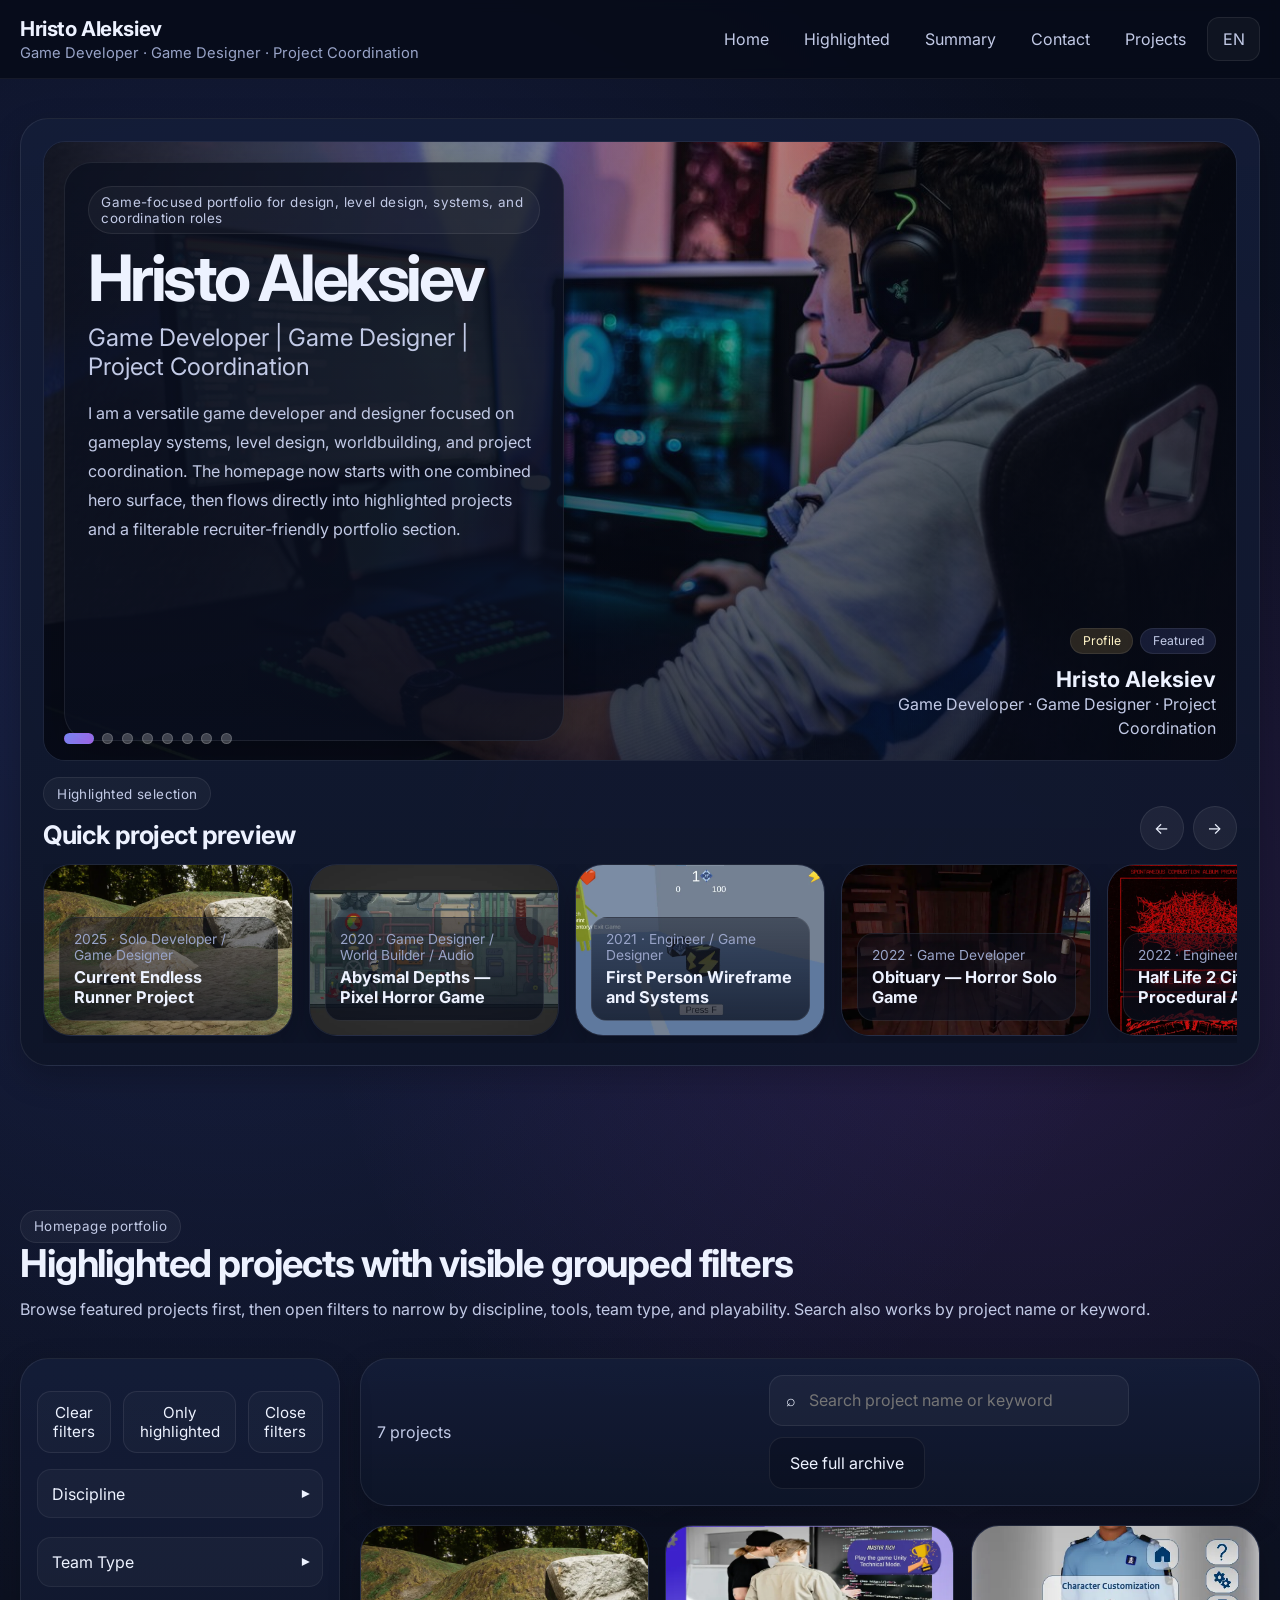
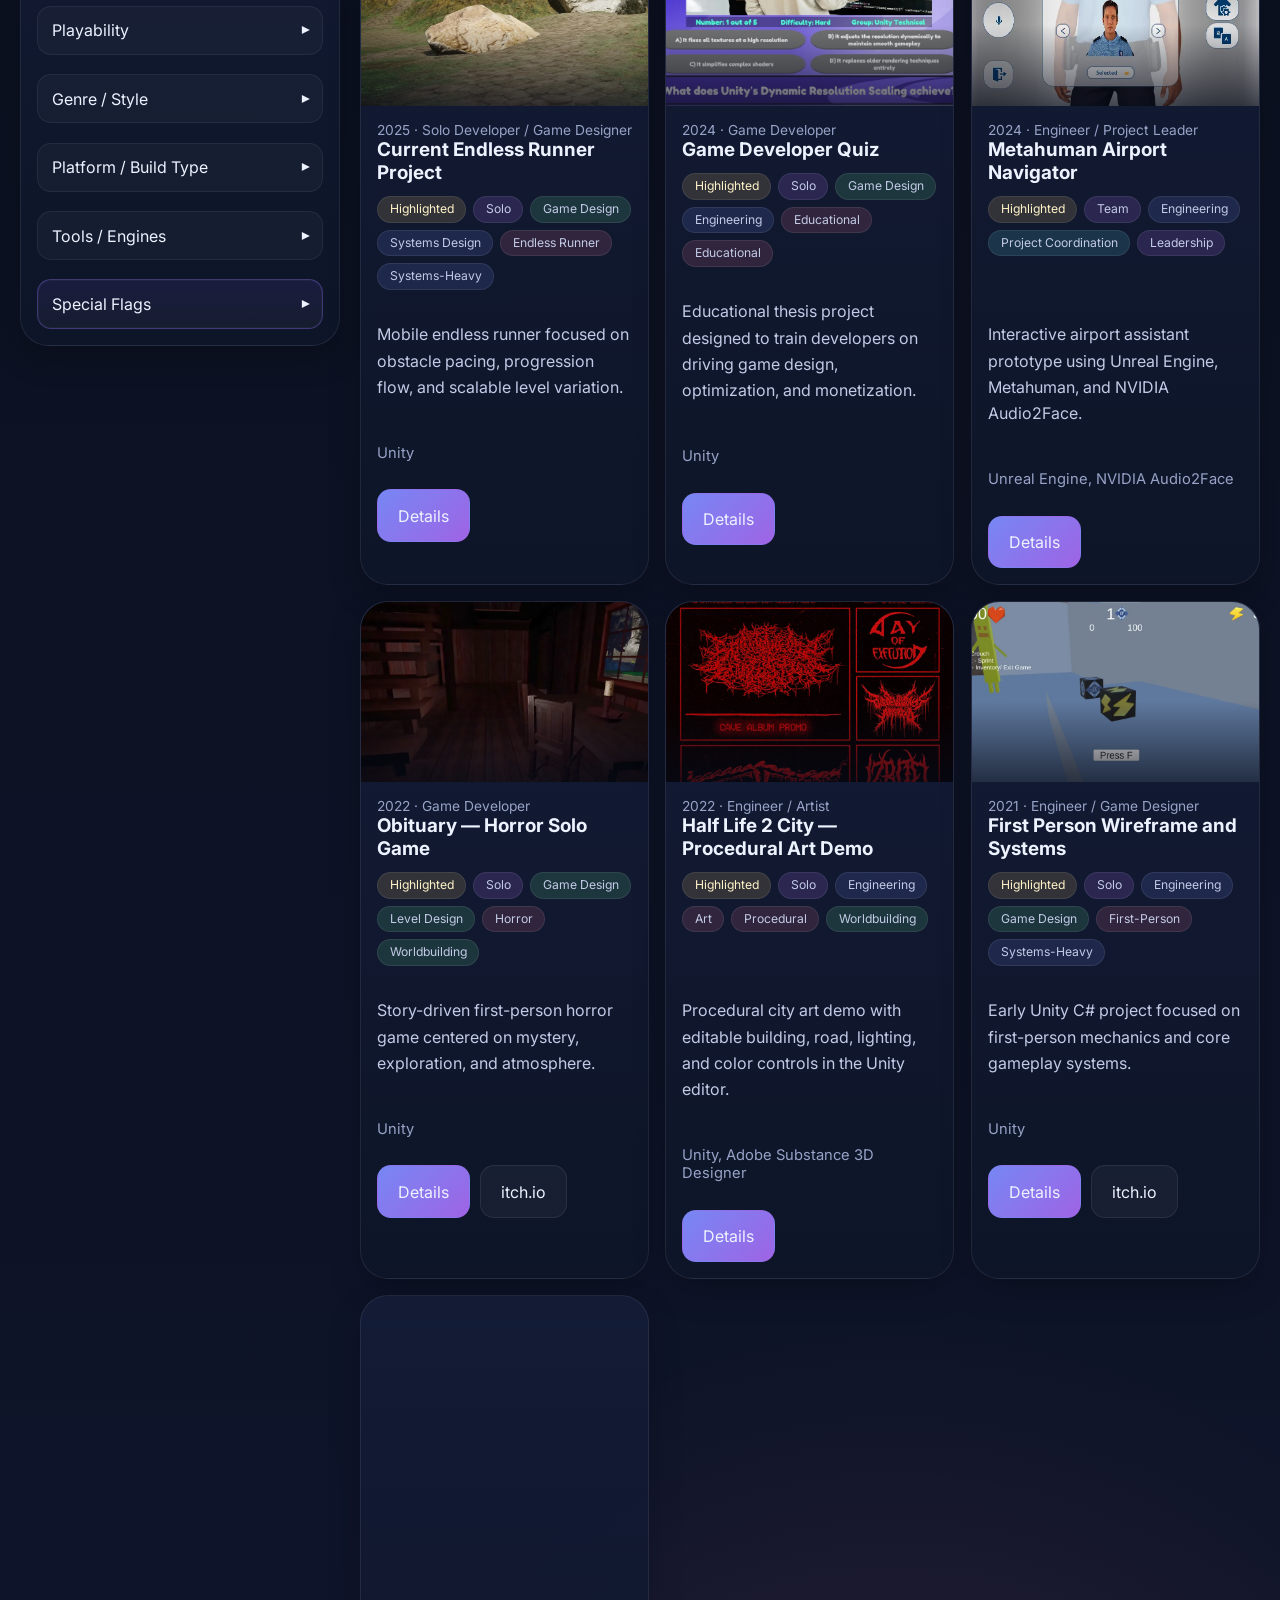
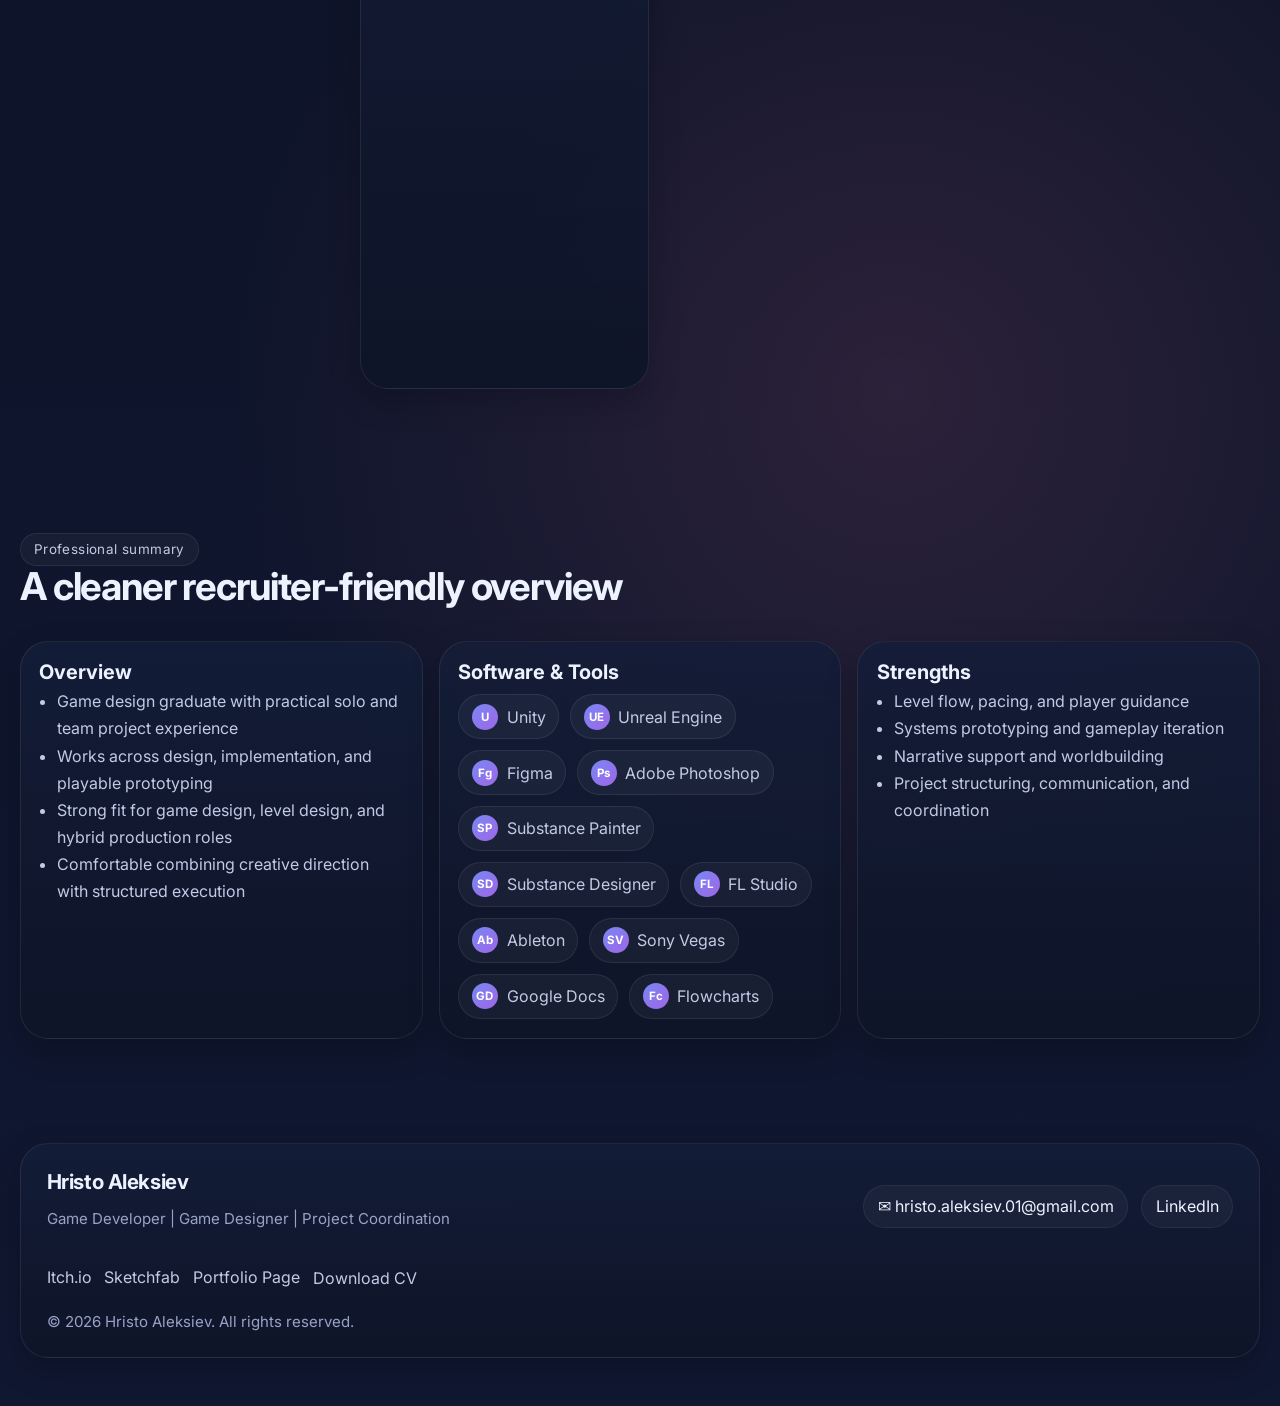
==== commit 4281e29b: "2" ====
--- a/index.html
+++ b/index.html
@@ -16,6 +16,7 @@
   <link rel="stylesheet" href="css/components.css" />
   <link rel="stylesheet" href="css/modal.css" />
   <link rel="stylesheet" href="css/responsive.css" />
+  <link rel="stylesheet" href="css/overrides.css" />
 
   <link rel="stylesheet" href="css/home.css" />
   <title>Hristo Aleksiev — Game Portfolio</title>
@@ -210,5 +211,6 @@
 </div>
 
   <script src="js/app.js" defer></script>
+  <script src="js/overrides.js" defer></script>
 </body>
 </html>
--- a/css/components.css
+++ b/css/components.css
@@ -83,7 +83,7 @@
   height: 100%;
 }
 
-.hero-slide__media img { object-fit: cover; }
+.hero-slide__media img { object-fit: cover; object-position: var(--hero-desktop-position, center center); }
 
 .hero-slide__overlay {
   position: absolute;
@@ -112,15 +112,15 @@
 }
 
 .hero-slide__title { margin: 0; font-size: clamp(1.1rem, 1.7vw, 1.6rem); }
-.hero-slide__copy { margin: 0; color: var(--text-soft); max-width: 32ch; }
+.hero-slide__copy { margin: 0; color: var(--text-soft); max-width: 32ch; line-height: 1.55; }
 .hero-slide__meta { display: flex; gap: .45rem; flex-wrap: wrap; }
 .hero-slider__dots {
   position: absolute;
   left: 1.2rem;
-  bottom: 1.2rem;
+  bottom: 1rem;
   display: flex;
   gap: .55rem;
-  z-index: 3;
+  z-index: 4;
 }
 
 .hero-slider__dot {
@@ -373,6 +373,21 @@
 
 .search-wrap input { width: 100%; border: 0; outline: 0; background: transparent; color: var(--text); }
 .toolbar-actions { display: flex; gap: .7rem; flex-wrap: wrap; }
+[data-project-sort] {
+  min-width: 172px;
+  appearance: none;
+  -webkit-appearance: none;
+  background: linear-gradient(180deg, rgba(20,29,56,.95), rgba(14,21,40,.98));
+  color: var(--text);
+  border: 1px solid rgba(255,255,255,.12);
+  box-shadow: inset 0 0 0 1px rgba(255,255,255,.03);
+}
+
+[data-project-sort] option {
+  color: #0d1224;
+  background: #f4f7ff;
+}
+
 
 .project-grid {
   display: grid;
@@ -472,6 +487,9 @@
   height: clamp(250px, 40vh, 430px);
   min-height: 250px;
   background: rgba(255,255,255,.02);
+  display: grid;
+  place-items: center;
+  padding: .25rem;
 }
 .modal__featured img,
 .modal__featured video {
@@ -566,7 +584,7 @@
   position: relative;
   min-height: 0;
 }
-.modal__close { position: sticky; top: 0; margin-left: auto; right: auto; z-index: 2; }
+.modal__close { position: sticky; top: .2rem; margin-left: auto; right: auto; z-index: 3; width: 48px; height: 48px; color: #f6f8ff; background: rgba(10,15,30,.86); border: 1px solid rgba(255,255,255,.14); box-shadow: 0 10px 22px rgba(0,0,0,.24); }
 .modal__head { padding-right: 0; }
 .modal__title { margin: .4rem 0 .6rem; font-size: clamp(1.9rem, 3vw, 2.6rem); letter-spacing: -.03em; }
 .modal__summary { color: var(--text-soft); line-height: 1.75; }
--- a/css/responsive.css
+++ b/css/responsive.css
@@ -76,3 +76,199 @@
     min-width: min(240px, 80vw);
   }
 }
+
+
+@media (max-width: 980px) {
+  .filters-panel.is-open {
+    display: block !important;
+    width: 100%;
+    margin-bottom: 1rem;
+    max-height: 70vh;
+    overflow: auto;
+  }
+
+  .hero-slide__content {
+    bottom: 4.3rem;
+  }
+
+  .hero-slide__media img {
+    object-position: var(--hero-mobile-position, center center);
+  }
+}
+
+@media (max-width: 820px) {
+  .hero-banner {
+    min-height: 760px;
+  }
+
+  .hero-banner__copy {
+    width: calc(100% - 1.6rem);
+    margin: .8rem;
+    padding: 1rem 1rem 1.15rem;
+  }
+
+  .hero-title {
+    font-size: clamp(2.6rem, 12vw, 3.7rem);
+    margin: .65rem 0 .6rem;
+  }
+
+  .hero-subtitle {
+    font-size: 1rem;
+    line-height: 1.35;
+    margin-bottom: .8rem;
+  }
+
+  .hero-intro {
+    font-size: .98rem;
+    line-height: 1.7;
+    max-width: 32ch;
+  }
+
+  .hero-slide__content {
+    gap: .45rem;
+  }
+
+  .hero-slide__content--project {
+    padding: .8rem .9rem;
+    max-width: calc(100% - 2rem);
+  }
+
+  .hero-slider__dots {
+    left: 1rem;
+    bottom: .8rem;
+  }
+
+  .section-title {
+    font-size: clamp(2rem, 8vw, 2.85rem);
+  }
+
+  .project-card__body {
+    padding: .9rem;
+  }
+
+  .project-card__summary {
+    font-size: .98rem;
+    line-height: 1.55;
+  }
+
+  .project-card__tags {
+    max-height: 7.4rem;
+    min-height: 4.9rem;
+  }
+}
+
+@media (max-width: 600px) {
+  .hero-banner {
+    min-height: 760px;
+  }
+
+  .hero-banner__copy {
+    width: calc(100% - 1rem);
+    margin: .5rem;
+    padding: .9rem .9rem 1.05rem;
+  }
+
+  .hero-title {
+    font-size: clamp(2.1rem, 10.8vw, 3rem);
+    letter-spacing: -.04em;
+  }
+
+  .hero-subtitle {
+    font-size: .95rem;
+  }
+
+  .hero-intro {
+    font-size: .92rem;
+    line-height: 1.62;
+    max-width: 28ch;
+  }
+
+  .hero-slide__content {
+    left: .8rem;
+    right: .8rem;
+    bottom: 4rem;
+    max-width: none;
+  }
+
+  .hero-slide__title {
+    font-size: 1.45rem;
+  }
+
+  .hero-slide__copy {
+    font-size: .95rem;
+    line-height: 1.45;
+    max-width: 26ch;
+  }
+
+  .hero-slider__dot {
+    width: 10px;
+    height: 10px;
+  }
+
+  .hero-slider__dot.is-active {
+    width: 28px;
+  }
+
+  .section-kicker {
+    font-size: .82rem;
+  }
+
+  .mobile-filter-toggle {
+    width: 100%;
+    justify-content: center;
+  }
+
+  .project-card__tags {
+    max-height: 7.8rem;
+    min-height: 5.2rem;
+    gap: .4rem;
+  }
+
+  .project-card__tags .pill {
+    font-size: .77rem;
+    padding: .38rem .62rem;
+  }
+
+  .modal {
+    padding: .35rem;
+    backdrop-filter: none !important;
+    -webkit-backdrop-filter: none !important;
+  }
+
+  .modal__dialog {
+    height: 94vh;
+    max-height: 94vh;
+  }
+
+  .modal__featured {
+    height: clamp(190px, 28vh, 300px);
+    min-height: 190px;
+    padding: .15rem;
+  }
+
+  .modal__thumb-shell {
+    min-height: 88px;
+  }
+
+  .modal__thumbs {
+    grid-auto-columns: minmax(92px, 25vw);
+  }
+
+  .modal__thumb img,
+  .modal__thumb video {
+    object-fit: contain;
+    background: rgba(255,255,255,.02);
+  }
+
+  .modal__close {
+    width: 52px;
+    height: 52px;
+    top: .35rem;
+    margin-right: .15rem;
+  }
+
+  [data-project-sort] {
+    color: var(--text);
+    background: linear-gradient(180deg, rgba(20,29,56,.95), rgba(14,21,40,.98));
+  }
+}
--- a/css/overrides.css
+++ b/css/overrides.css
@@ -0,0 +1,67 @@
+/* language menu */
+.lang-menu{position:relative;display:flex;align-items:center}
+.site-nav__lang{padding:.7rem .9rem;border-radius:12px;background:rgba(255,255,255,.04);border:1px solid rgba(255,255,255,.08);color:var(--text-soft);font:inherit}
+.site-nav__lang:hover{background:rgba(255,255,255,.08);color:#fff}
+.lang-menu__panel{position:absolute;right:0;top:calc(100% + .45rem);display:grid;gap:.35rem;padding:.45rem;border-radius:14px;background:linear-gradient(180deg, rgba(20,29,56,.96), rgba(14,21,40,.98));border:1px solid rgba(255,255,255,.09);box-shadow:var(--shadow);min-width:150px;z-index:120}
+.lang-menu__option{font:inherit;text-align:left;padding:.75rem .85rem;border-radius:11px;border:1px solid transparent;background:rgba(255,255,255,.03);color:var(--text-soft)}
+.lang-menu__option:hover{background:rgba(255,255,255,.07);color:#fff;border-color:rgba(255,255,255,.12)}
+
+/* project cards */
+.project-card__tagbox{min-height:6rem;display:block}
+.project-card__tags{max-height:none !important;overflow:visible !important;align-content:flex-start}
+.project-card__body{grid-template-rows:auto auto auto auto auto;align-content:start}
+.project-card__actions{margin-top:0}
+
+/* modal actions */
+.modal__actionbar{position:sticky;top:0;z-index:4;display:flex;justify-content:flex-end;flex-wrap:wrap;gap:.5rem;padding:0 0 .6rem;margin:-.2rem 0 .4rem;background:linear-gradient(180deg, rgba(14,21,40,.98), rgba(14,21,40,.82) 70%, rgba(14,21,40,0))}
+.modal__actionbar .btn,.modal__actionbar a{min-width:42px;height:42px;display:inline-grid;place-items:center}
+.modal__close,.modal__actionbar .modal__close{margin-left:0;position:static;background:rgba(11,16,31,.78);border:1px solid rgba(255,255,255,.16);color:#fff;box-shadow:0 10px 24px rgba(0,0,0,.22)}
+.modal__content{padding-top:.95rem}
+.modal__nav,.modal__links{display:none !important}
+.modal__summary{padding-right:.25rem}
+
+/* hero / medium mobile */
+@media (max-width: 1150px){
+  .hero-slide__media img{object-position:center center}
+  .hero-slide:first-child .hero-slide__media img{object-position:72% center}
+  .hero-banner{min-height:700px;padding-bottom:3.25rem}
+  .hero-banner__copy{margin-bottom:4.15rem}
+  .hero-slider__dots{left:1rem;bottom:1rem}
+  .modal__featured{height:clamp(200px,32vh,340px);min-height:180px}
+  .modal__featured img,.modal__featured video{object-fit:contain !important}
+}
+
+@media (max-width: 980px){
+  .filters-panel{margin-top:.85rem;position:static;display:none}
+  .filters-panel.is-open{display:block}
+  .filter-chips--top{flex-wrap:wrap}
+  .filter-action-btn--close{display:inline-flex}
+  .hero-slide__media img{object-position:var(--hero-medium-position, center center)}
+}
+
+@media (max-width: 820px){
+  .site-nav__links{width:100%}
+  .lang-menu{width:100%}
+  .site-nav__lang{width:100%;text-align:left}
+  .lang-menu__panel{left:0;right:auto;width:min(220px,78vw)}
+}
+
+@media (max-width: 700px){
+  .hero-banner{min-height:740px;padding-bottom:4rem}
+  .hero-banner__copy{margin-bottom:4.65rem}
+  .hero-title{font-size:clamp(2rem, 9vw, 3rem)}
+  .hero-subtitle{font-size:1rem;line-height:1.35}
+  .hero-intro{font-size:.96rem;line-height:1.72}
+  .hero-slide__media img{object-position:var(--hero-mobile-position, center center)}
+  .hero-slide:first-child .hero-slide__media img{object-position:76% center}
+  .project-card__tagbox{min-height:7.2rem}
+  .project-card__body{gap:.75rem}
+  .modal__actionbar{gap:.45rem;padding-bottom:.55rem}
+  .modal__actionbar .btn,.modal__actionbar a{min-width:40px;height:40px}
+  .modal__featured{height:clamp(180px,30vh,300px)}
+  .modal__gallery,.modal__content{padding:.95rem}
+}
+
+/* selects */
+[data-project-sort]{background:rgba(10,15,30,.94) !important;color:#eef2ff !important;border-color:rgba(255,255,255,.12) !important}
+[data-project-sort] option{background:#0c1327;color:#eef2ff}
